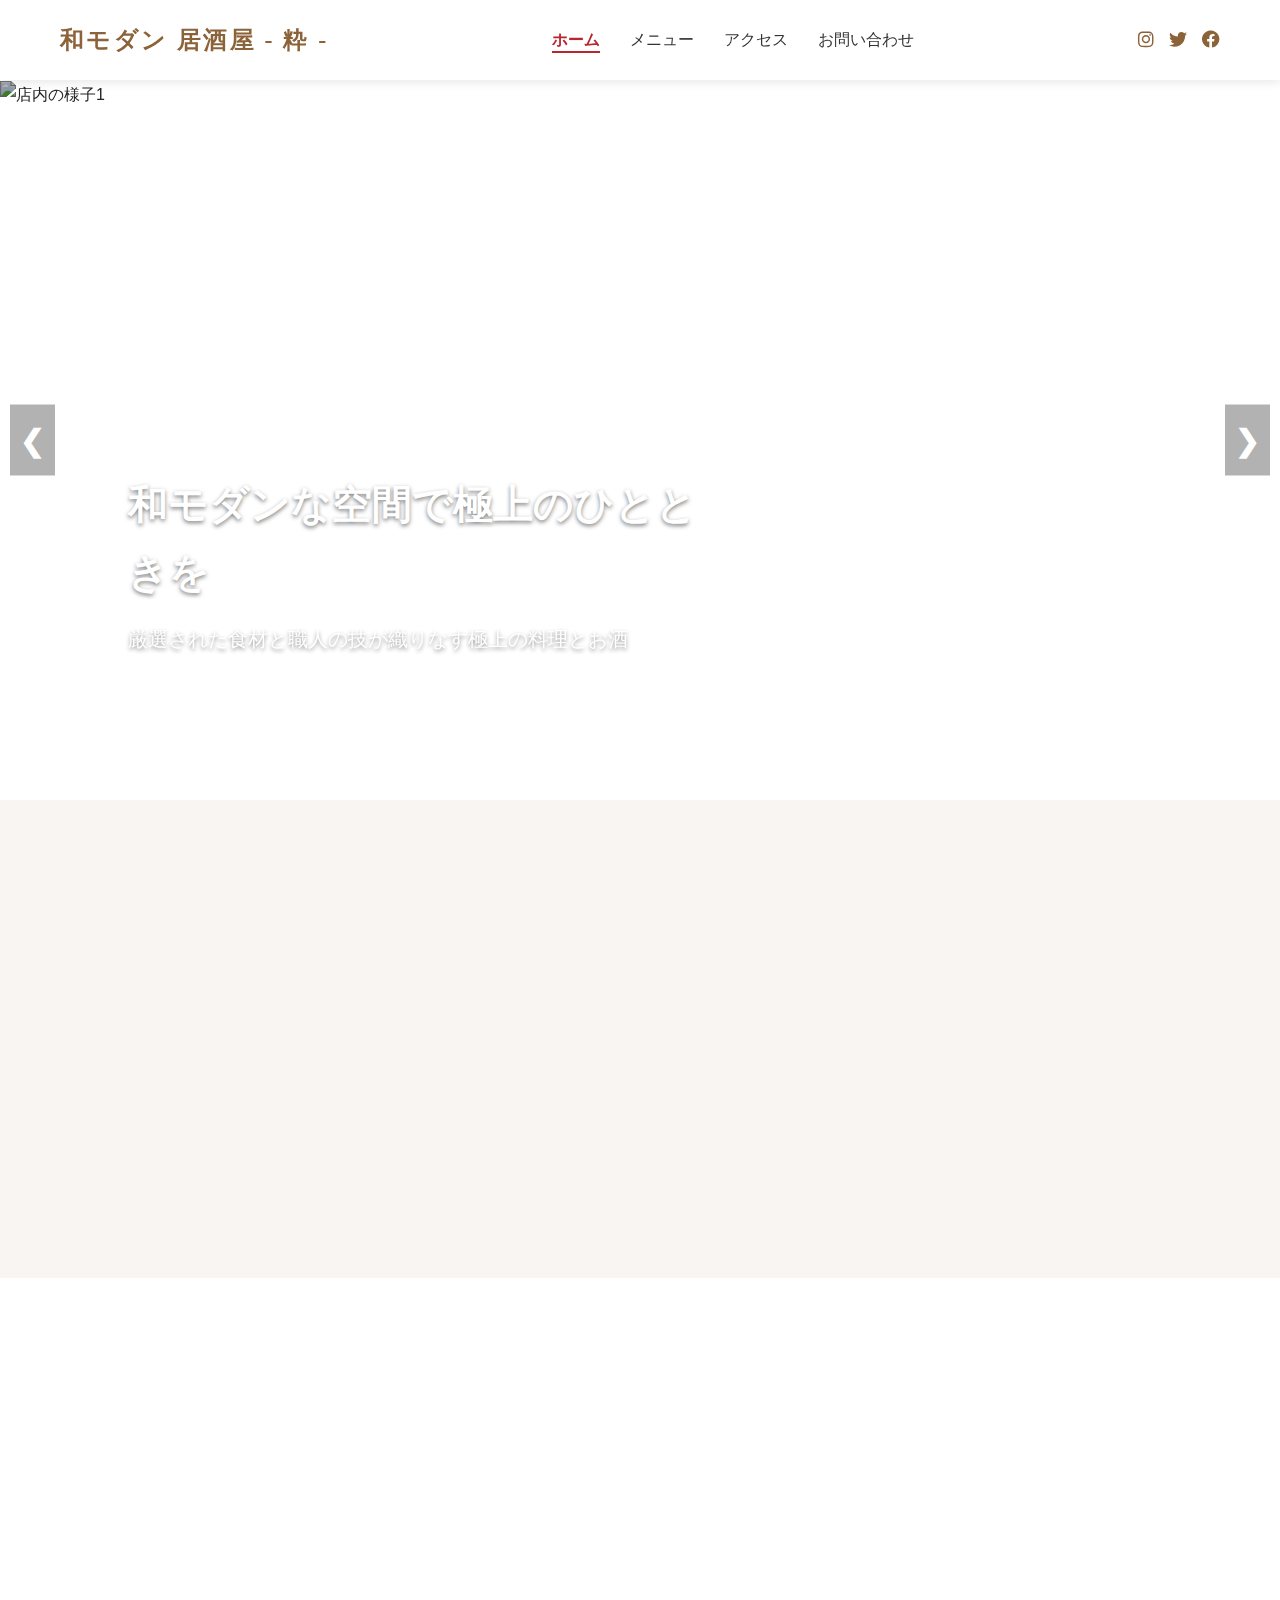
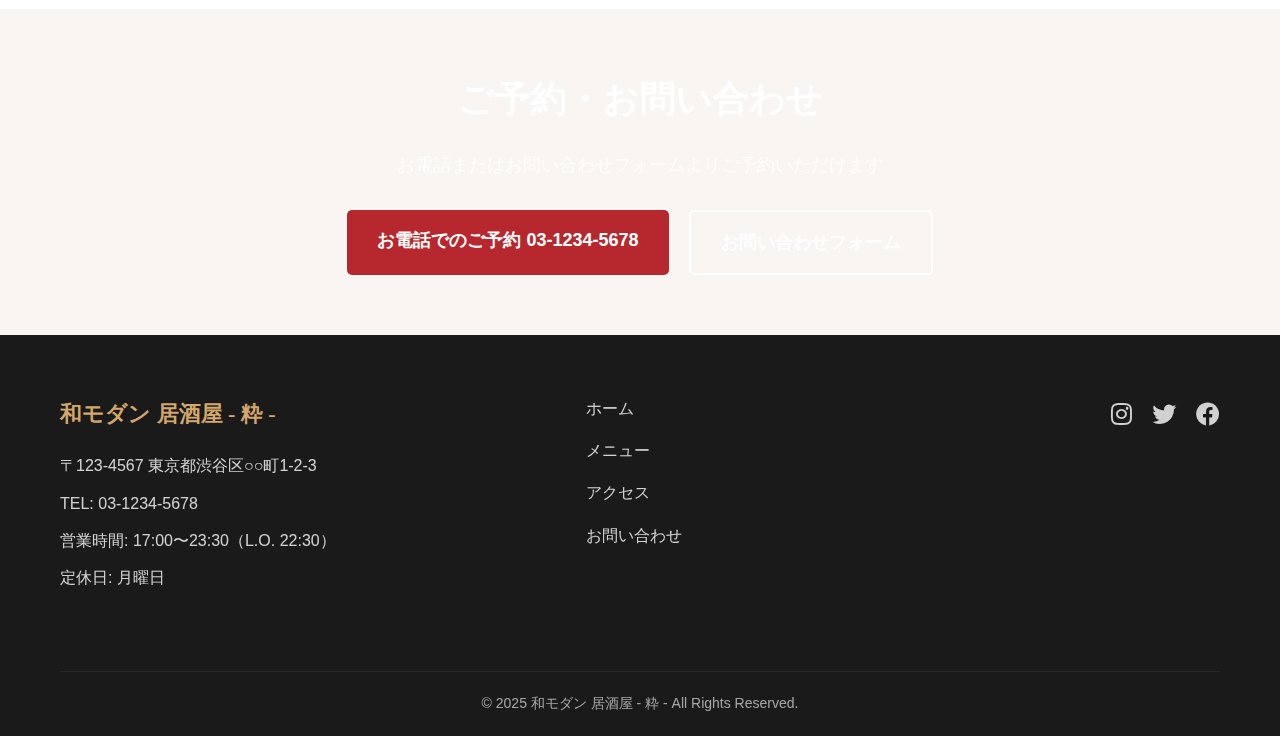
==== index.html @ 661d354f "初回コミット" ====
<!DOCTYPE html>
<html lang="ja">
<head>
    <meta charset="UTF-8">
    <meta name="viewport" content="width=device-width, initial-scale=1.0">
    <title>和モダン 居酒屋 - 粋 -</title>
    <meta name="description" content="カジュアルで大人っぽい、おしゃれな和モダン居酒屋「粋」。厳選された食材と職人の技が織りなす極上の料理とお酒をお楽しみください。">
    <link rel="stylesheet" href="css/style.css">
    <link rel="stylesheet" href="https://cdnjs.cloudflare.com/ajax/libs/font-awesome/6.0.0-beta3/css/all.min.css">
</head>
<body>
    <header class="header">
        <div class="header-inner">
            <div class="logo">
                <h1>和モダン 居酒屋 - 粋 -</h1>
            </div>
            <nav class="nav">
                <ul class="nav-list">
                    <li class="nav-item"><a href="index.html" class="nav-link active">ホーム</a></li>
                    <li class="nav-item"><a href="menu.html" class="nav-link">メニュー</a></li>
                    <li class="nav-item"><a href="access.html" class="nav-link">アクセス</a></li>
                    <li class="nav-item"><a href="contact.html" class="nav-link">お問い合わせ</a></li>
                </ul>
            </nav>
            <div class="social-links">
                <a href="#" class="social-link"><i class="fab fa-instagram"></i></a>
                <a href="#" class="social-link"><i class="fab fa-twitter"></i></a>
                <a href="#" class="social-link"><i class="fab fa-facebook"></i></a>
            </div>
            <div class="hamburger">
                <span></span>
                <span></span>
                <span></span>
            </div>
        </div>
    </header>

    <main>
        <section class="hero">
            <div class="slideshow-container">
                <div class="slide fade">
                    <img src="images/interior1.jpg" alt="店内の様子1">
                    <div class="slide-caption">
                        <h2>和モダンな空間で極上のひとときを</h2>
                        <p>厳選された食材と職人の技が織りなす極上の料理とお酒</p>
                    </div>
                </div>
                <div class="slide fade">
                    <img src="images/food1.jpg" alt="料理の写真1">
                    <div class="slide-caption">
                        <h2>季節の食材を活かした創作料理</h2>
                        <p>旬の味覚を存分にお楽しみいただけます</p>
                    </div>
                </div>
                <div class="slide fade">
                    <img src="images/drink1.jpg" alt="ドリンクの写真1">
                    <div class="slide-caption">
                        <h2>厳選された日本酒とクラフトカクテル</h2>
                        <p>料理に合わせた多彩なドリンクをご用意</p>
                    </div>
                </div>
                <div class="slide fade">
                    <img src="images/interior2.jpg" alt="店内の様子2">
                    <div class="slide-caption">
                        <h2>落ち着いた雰囲気の個室もご用意</h2>
                        <p>大切な方との特別なひとときに</p>
                    </div>
                </div>
                <a class="prev" onclick="plusSlides(-1)">&#10094;</a>
                <a class="next" onclick="plusSlides(1)">&#10095;</a>
            </div>
            <div class="dots-container">
                <span class="dot" onclick="currentSlide(1)"></span>
                <span class="dot" onclick="currentSlide(2)"></span>
                <span class="dot" onclick="currentSlide(3)"></span>
                <span class="dot" onclick="currentSlide(4)"></span>
            </div>
        </section>

        <section class="about">
            <div class="container">
                <h2 class="section-title">和モダン 居酒屋 - 粋 - について</h2>
                <div class="about-content">
                    <div class="about-text">
                        <p>「粋」は、伝統的な和の要素と現代的なデザインが融合した、大人のための居酒屋です。</p>
                        <p>厳選された旬の食材を使用した創作料理と、全国から集めた銘酒を取り揃え、特別なひとときをお過ごしいただけます。</p>
                        <p>落ち着いた照明と木の温もりを感じる空間で、大切な方との会話を楽しみながら、極上の料理とお酒をご堪能ください。</p>
                    </div>
                    <div class="about-image">
                        <img src="images/chef.jpg" alt="料理長">
                    </div>
                </div>
            </div>
        </section>

        <section class="gallery">
            <div class="container">
                <h2 class="section-title">ギャラリー</h2>
                <div class="gallery-grid">
                    <div class="gallery-item">
                        <img src="images/gallery1.jpg" alt="ギャラリー画像1" class="gallery-img">
                    </div>
                    <div class="gallery-item">
                        <img src="images/gallery2.jpg" alt="ギャラリー画像2" class="gallery-img">
                    </div>
                    <div class="gallery-item">
                        <img src="images/gallery3.jpg" alt="ギャラリー画像3" class="gallery-img">
                    </div>
                    <div class="gallery-item">
                        <img src="images/gallery4.jpg" alt="ギャラリー画像4" class="gallery-img">
                    </div>
                    <div class="gallery-item">
                        <img src="images/gallery5.jpg" alt="ギャラリー画像5" class="gallery-img">
                    </div>
                    <div class="gallery-item">
                        <img src="images/gallery6.jpg" alt="ギャラリー画像6" class="gallery-img">
                    </div>
                </div>
            </div>
        </section>

        <section class="cta">
            <div class="container">
                <h2 class="cta-title">ご予約・お問い合わせ</h2>
                <p class="cta-text">お電話またはお問い合わせフォームよりご予約いただけます</p>
                <div class="cta-buttons">
                    <a href="tel:0312345678" class="cta-button phone">お電話でのご予約 03-1234-5678</a>
                    <a href="contact.html" class="cta-button contact">お問い合わせフォーム</a>
                </div>
            </div>
        </section>
    </main>

    <footer class="footer">
        <div class="container">
            <div class="footer-content">
                <div class="footer-info">
                    <h3>和モダン 居酒屋 - 粋 -</h3>
                    <p>〒123-4567 東京都渋谷区○○町1-2-3</p>
                    <p>TEL: 03-1234-5678</p>
                    <p>営業時間: 17:00〜23:30（L.O. 22:30）</p>
                    <p>定休日: 月曜日</p>
                </div>
                <div class="footer-nav">
                    <ul class="footer-nav-list">
                        <li class="footer-nav-item"><a href="index.html" class="footer-nav-link">ホーム</a></li>
                        <li class="footer-nav-item"><a href="menu.html" class="footer-nav-link">メニュー</a></li>
                        <li class="footer-nav-item"><a href="access.html" class="footer-nav-link">アクセス</a></li>
                        <li class="footer-nav-item"><a href="contact.html" class="footer-nav-link">お問い合わせ</a></li>
                    </ul>
                </div>
                <div class="footer-social">
                    <a href="#" class="footer-social-link"><i class="fab fa-instagram"></i></a>
                    <a href="#" class="footer-social-link"><i class="fab fa-twitter"></i></a>
                    <a href="#" class="footer-social-link"><i class="fab fa-facebook"></i></a>
                </div>
            </div>
            <div class="copyright">
                <p>&copy; 2025 和モダン 居酒屋 - 粋 - All Rights Reserved.</p>
            </div>
        </div>
    </footer>

    <script src="js/script.js"></script>
</body>
</html>
---- css/style.css ----
/* 
 * 和モダン 居酒屋 - 粋 - スタイルシート
 * 
 * 目次:
 * 1. 基本設定
 * 2. ヘッダー
 * 3. ナビゲーション
 * 4. メインコンテンツ
 * 5. フッター
 * 6. ホームページ
 * 7. メニューページ
 * 8. アクセスページ
 * 9. お問い合わせページ
 * 10. ユーティリティクラス
 * 11. レスポンシブデザイン
 */

/* ===== 1. 基本設定 ===== */
:root {
    --primary-color: #8c6239;
    --secondary-color: #d4a76a;
    --accent-color: #b7282e;
    --text-color: #333;
    --text-light: #777;
    --bg-color: #fff;
    --bg-dark: #1a1a1a;
    --bg-light: #f8f5f2;
    --border-color: #e0e0e0;
    --shadow: 0 2px 10px rgba(0, 0, 0, 0.1);
    --transition: all 0.3s ease;
    --container-width: 1200px;
    --header-height: 80px;
}

* {
    margin: 0;
    padding: 0;
    box-sizing: border-box;
}

html {
    font-size: 62.5%; /* 10px = 1rem */
    scroll-behavior: smooth;
}

body {
    font-family: 'Noto Sans JP', 'Hiragino Kaku Gothic ProN', 'Meiryo', sans-serif;
    font-size: 1.6rem;
    line-height: 1.7;
    color: var(--text-color);
    background-color: var(--bg-color);
}

a {
    text-decoration: none;
    color: inherit;
    transition: var(--transition);
}

ul, ol {
    list-style: none;
}

img {
    max-width: 100%;
    height: auto;
    vertical-align: middle;
}

.container {
    max-width: var(--container-width);
    margin: 0 auto;
    padding: 0 2rem;
}

/* ===== 2. ヘッダー ===== */
.header {
    position: fixed;
    top: 0;
    left: 0;
    width: 100%;
    height: var(--header-height);
    background-color: rgba(255, 255, 255, 0.95);
    box-shadow: var(--shadow);
    z-index: 1000;
    transition: var(--transition);
}

.header-inner {
    display: flex;
    justify-content: space-between;
    align-items: center;
    height: 100%;
    padding: 0 2rem;
    max-width: var(--container-width);
    margin: 0 auto;
}

.logo {
    font-family: 'Noto Serif JP', serif;
}

.logo h1 {
    font-size: 2.4rem;
    font-weight: 700;
    color: var(--primary-color);
    letter-spacing: 0.1em;
}

.social-links {
    display: flex;
    gap: 1.5rem;
}

.social-link {
    font-size: 1.8rem;
    color: var(--primary-color);
}

.social-link:hover {
    color: var(--accent-color);
}

.hamburger {
    display: none;
    flex-direction: column;
    justify-content: space-between;
    width: 30px;
    height: 20px;
    cursor: pointer;
}

.hamburger span {
    display: block;
    height: 2px;
    width: 100%;
    background-color: var(--primary-color);
    transition: var(--transition);
}

/* ===== 3. ナビゲーション ===== */
.nav-list {
    display: flex;
    gap: 3rem;
}

.nav-link {
    position: relative;
    font-size: 1.6rem;
    font-weight: 500;
    padding: 0.5rem 0;
    color: var(--text-color);
}

.nav-link::after {
    content: '';
    position: absolute;
    bottom: 0;
    left: 0;
    width: 0;
    height: 2px;
    background-color: var(--accent-color);
    transition: var(--transition);
}

.nav-link:hover::after,
.nav-link.active::after {
    width: 100%;
}

.nav-link.active {
    color: var(--accent-color);
    font-weight: 700;
}

/* ===== 4. メインコンテンツ ===== */
main {
    padding-top: var(--header-height);
    min-height: calc(100vh - 300px);
}

.section-title {
    font-family: 'Noto Serif JP', serif;
    font-size: 3.2rem;
    font-weight: 700;
    color: var(--primary-color);
    text-align: center;
    margin-bottom: 4rem;
    position: relative;
}

.section-title::after {
    content: '';
    position: absolute;
    bottom: -1rem;
    left: 50%;
    transform: translateX(-50%);
    width: 60px;
    height: 3px;
    background-color: var(--accent-color);
}

section {
    padding: 8rem 0;
}

section:nth-child(even) {
    background-color: var(--bg-light);
}

.page-header {
    background-color: var(--bg-dark);
    color: var(--bg-color);
    padding: 6rem 0;
    text-align: center;
}

.page-title {
    font-family: 'Noto Serif JP', serif;
    font-size: 4rem;
    font-weight: 700;
    margin-bottom: 1.5rem;
}

.page-description {
    font-size: 1.8rem;
    max-width: 800px;
    margin: 0 auto;
    opacity: 0.9;
}

/* ===== 5. フッター ===== */
.footer {
    background-color: var(--bg-dark);
    color: var(--bg-color);
    padding: 6rem 0 2rem;
}

.footer-content {
    display: flex;
    flex-wrap: wrap;
    justify-content: space-between;
    margin-bottom: 4rem;
}

.footer-info {
    flex: 1;
    min-width: 300px;
    margin-bottom: 3rem;
}

.footer-info h3 {
    font-family: 'Noto Serif JP', serif;
    font-size: 2.2rem;
    font-weight: 700;
    margin-bottom: 2rem;
    color: var(--secondary-color);
}

.footer-info p {
    margin-bottom: 1rem;
    opacity: 0.8;
}

.footer-nav {
    flex: 1;
    min-width: 200px;
    margin-bottom: 3rem;
}

.footer-nav-list {
    display: flex;
    flex-direction: column;
    gap: 1.5rem;
}

.footer-nav-link {
    opacity: 0.8;
    transition: var(--transition);
}

.footer-nav-link:hover {
    opacity: 1;
    color: var(--secondary-color);
}

.footer-social {
    display: flex;
    gap: 2rem;
    margin-bottom: 3rem;
}

.footer-social-link {
    font-size: 2.4rem;
    color: var(--bg-color);
    opacity: 0.8;
    transition: var(--transition);
}

.footer-social-link:hover {
    opacity: 1;
    color: var(--secondary-color);
}

.copyright {
    text-align: center;
    padding-top: 2rem;
    border-top: 1px solid rgba(255, 255, 255, 0.1);
    font-size: 1.4rem;
    opacity: 0.6;
}

/* ===== 6. ホームページ ===== */
/* ヒーローセクション */
.hero {
    position: relative;
    height: 80vh;
    min-height: 600px;
    overflow: hidden;
    padding: 0;
}

.slideshow-container {
    position: relative;
    height: 100%;
}

.slide {
    position: absolute;
    top: 0;
    left: 0;
    width: 100%;
    height: 100%;
    opacity: 0;
    transition: opacity 1s ease-in-out;
}

.slide.active {
    opacity: 1;
}

.slide img {
    width: 100%;
    height: 100%;
    object-fit: cover;
    filter: brightness(0.7);
}

.slide-caption {
    position: absolute;
    bottom: 20%;
    left: 10%;
    max-width: 600px;
    color: var(--bg-color);
    text-shadow: 0 2px 4px rgba(0, 0, 0, 0.5);
}

.slide-caption h2 {
    font-family: 'Noto Serif JP', serif;
    font-size: 4rem;
    font-weight: 700;
    margin-bottom: 1.5rem;
}

.slide-caption p {
    font-size: 2rem;
    opacity: 0.9;
}

.prev, .next {
    position: absolute;
    top: 50%;
    transform: translateY(-50%);
    font-size: 3rem;
    font-weight: bold;
    color: var(--bg-color);
    background-color: rgba(0, 0, 0, 0.3);
    padding: 1rem;
    cursor: pointer;
    z-index: 10;
    transition: var(--transition);
}

.prev {
    left: 1rem;
}

.next {
    right: 1rem;
}

.prev:hover, .next:hover {
    background-color: rgba(0, 0, 0, 0.6);
}

.dots-container {
    position: absolute;
    bottom: 2rem;
    left: 50%;
    transform: translateX(-50%);
    display: flex;
    gap: 1rem;
}

.dot {
    width: 12px;
    height: 12px;
    border-radius: 50%;
    background-color: rgba(255, 255, 255, 0.5);
    cursor: pointer;
    transition: var(--transition);
}

.dot.active, .dot:hover {
    background-color: var(--bg-color);
}

/* アバウトセクション */
.about-content {
    display: flex;
    flex-wrap: wrap;
    align-items: center;
    gap: 4rem;
}

.about-text {
    flex: 1;
    min-width: 300px;
}

.about-text p {
    margin-bottom: 2rem;
}

.about-image {
    flex: 1;
    min-width: 300px;
}

.about-image img {
    border-radius: 5px;
    box-shadow: var(--shadow);
}

/* ギャラリーセクション */
.gallery-grid {
    display: grid;
    grid-template-columns: repeat(auto-fill, minmax(250px, 1fr));
    gap: 2rem;
}

.gallery-item {
    overflow: hidden;
    border-radius: 5px;
    box-shadow: var(--shadow);
    transition: var(--transition);
}

.gallery-item:hover {
    transform: translateY(-5px);
    box-shadow: 0 5px 15px rgba(0, 0, 0, 0.2);
}

.gallery-img {
    width: 100%;
    height: 250px;
    object-fit: cover;
    transition: var(--transition);
}

.gallery-item:hover .gallery-img {
    transform: scale(1.05);
}

/* CTAセクション */
.cta {
    background-color: var(--primary-color);
    color: var(--bg-color);
    text-align: center;
    padding: 6rem 0;
}

.cta-title {
    font-family: 'Noto Serif JP', serif;
    font-size: 3.6rem;
    font-weight: 700;
    margin-bottom: 2rem;
}

.cta-text {
    font-size: 1.8rem;
    margin-bottom: 3rem;
    opacity: 0.9;
}

.cta-buttons {
    display: flex;
    flex-wrap: wrap;
    justify-content: center;
    gap: 2rem;
}

.cta-button {
    display: inline-block;
    padding: 1.5rem 3rem;
    border-radius: 5px;
    font-size: 1.8rem;
    font-weight: 700;
    transition: var(--transition);
}

.cta-button.phone {
    background-color: var(--accent-color);
    color: var(--bg-color);
}

.cta-button.contact {
    background-color: transparent;
    border: 2px solid var(--bg-color);
    color: var(--bg-color);
}

.cta-button.phone:hover {
    background-color: #a12329;
}

.cta-button.contact:hover {
    background-color: var(--bg-color);
    color: var(--primary-color);
}

/* ===== 7. メニューページ ===== */
.menu-category {
    display: grid;
    grid-template-columns: repeat(auto-fill, minmax(300px, 1fr));
    gap: 3rem;
    margin-bottom: 5rem;
}

.menu-item {
    background-color: var(--bg-color);
    border-radius: 5px;
    overflow: hidden;
    box-shadow: var(--shadow);
    transition: var(--transition);
}

.menu-item:hover {
    transform: translateY(-5px);
    box-shadow: 0 5px 15px rgba(0, 0, 0, 0.2);
}

.menu-item-image {
    height: 200px;
    overflow: hidden;
}

.menu-item-image img {
    width: 100%;
    height: 100%;
    object-fit: cover;
    transition: var(--transition);
}

.menu-item:hover .menu-item-image img {
    transform: scale(1.05);
}

.menu-item-info {
    padding: 2rem;
}

.menu-item-title {
    font-family: 'Noto Serif JP', serif;
    font-size: 2rem;
    font-weight: 700;
    margin-bottom: 1rem;
    color: var(--primary-color);
}

.menu-item-price {
    font-size: 1.8rem;
    font-weight: 700;
    color: var(--accent-color);
    margin-bottom: 1.5rem;
}

.menu-item-description {
    font-size: 1.5rem;
    color: var(--text-light);
}

/* ===== 8. アクセスページ ===== */
.access-content {
    display: flex;
    flex-wrap: wrap;
    gap: 4rem;
    margin-bottom: 5rem;
}

.access-details {
    flex: 1;
    min-width: 300px;
}

.access-image {
    flex: 1;
    min-width: 300px;
}

.access-image img {
    border-radius: 5px;
    box-shadow: var(--shadow);
}

.info-item {
    margin-bottom: 3rem;
}

.info-item h3 {
    font-size: 2rem;
    font-weight: 700;
    color: var(--primary-color);
    margin-bottom: 1.5rem;
    display: flex;
    align-items: center;
    gap: 1rem;
}

.info-item p, .info-item ul {
    margin-bottom: 1rem;
}

.info-item .note {
    font-size: 1.4rem;
    color: var(--text-light);
    font-style: italic;
}

.map-container {
    border-radius: 5px;
    overflow: hidden;
    box-shadow: var(--shadow);
}

.directions-content {
    display: flex;
    flex-wrap: wrap;
    gap: 3rem;
    margin-bottom: 3rem;
}

.direction-item {
    flex: 1;
    min-width: 300px;
}

.direction-item h3 {
    font-size: 2rem;
    font-weight: 700;
    color: var(--primary-color);
    margin-bottom: 1.5rem;
}

.direction-item ol {
    list-style: decimal;
    padding-left: 2rem;
}

.directions-images {
    display: flex;
    flex-wrap: wrap;
    gap: 2rem;
}

.direction-image {
    flex: 1;
    min-width: 250px;
    text-align: center;
}

.direction-image img {
    border-radius: 5px;
    box-shadow: var(--shadow);
    margin-bottom: 1rem;
}

/* ===== 9. お問い合わせページ ===== */
.contact-content {
    display: flex;
    flex-wrap: wrap;
    gap: 4rem;
}

.contact-info {
    flex: 1;
    min-width: 300px;
}

.contact-form-container {
    flex: 1;
    min-width: 300px;
}

.contact-form {
    background-color: var(--bg-color);
    padding: 3rem;
    border-radius: 5px;
    box-shadow: var(--shadow);
}

.form-group {
    margin-bottom: 2rem;
}

.form-group label {
    display: block;
    font-weight: 700;
    margin-bottom: 0.8rem;
}

.form-group input,
.form-group select,
.form-group textarea {
    width: 100%;
    padding: 1.2rem;
    border: 1px solid var(--border-color);
    border-radius: 5px;
    font-size: 1.6rem;
    transition: var(--transition);
}

.form-group input:focus,
.form-group select:focus,
.form-group textarea:focus {
    outline: none;
    border-color: var(--primary-color);
    box-shadow: 0 0 0 2px rgba(140, 98, 57, 0.2);
}

.required {
    color: var(--accent-color);
}

.checkbox-container {
    display: flex;
    align-items: center;
    gap: 1rem;
    cursor: pointer;
}

.checkbox-container input {
    width: auto;
}

.submit-button {
    display: inline-block;
    padding: 1.5rem 3rem;
    background-color: var(--primary-color);
    color: var(--bg-color);
    border: none;
    border-radius: 5px;
    font-size: 1.8rem;
    font-weight: 700;
    cursor: pointer;
    transition: var(--transition);
}

.submit-button:hover {
    background-color: #7a5431;
}

.phone-number {
    font-size: 2.4rem;
    font-weight: 700;
    color: var(--accent-color);
    margin-bottom: 1rem;
}

.privacy-content {
    max-width: 800px;
    margin: 0 auto;
}

.privacy-content p {
    margin-bottom: 2rem;
}

.privacy-content ul {
    list-style: disc;
    padding-left: 2rem;
    margin-bottom: 2rem;
}

/* ===== 10. ユーティリティクラス ===== */
.fade {
    animation-name: fade;
    animation-duration: 1.5s;
}

@keyframes fade {
    from {opacity: 0.4}
    to {opacity: 1}
}

/* ===== 11. レスポンシブデザイン ===== */
@media (max-width: 1024px) {
    html {
        font-size: 60%;
    }
    
    .slide-caption h2 {
        font-size: 3.6rem;
    }
    
    .slide-caption p {
        font-size: 1.8rem;
    }
}

@media (max-width: 768px) {
    html {
        font-size: 58%;
    }
    
    .header-inner {
        padding: 0 1.5rem;
    }
    
    .nav {
        position: fixed;
        top: var(--header-height);
        left: 0;
        width: 100%;
        height: 0;
        background-color: var(--bg-color);
        overflow: hidden;
        transition: height 0.3s ease;
        box-shadow: 0 5px 10px rgba(0, 0, 0, 0.1);
    }
    
    .nav.active {
        height: auto;
    }
    
    .nav-list {
        flex-direction: column;
        padding: 2rem;
        gap: 2rem;
    }
    
    .hamburger {
        display: flex;
    }
    
    .social-links {
        display: none;
    }
    
    .hero {
        height: 60vh;
    }
    
    .slide-caption {
        left: 5%;
        bottom: 15%;
        max-width: 90%;
    }
    
    .slide-caption h2 {
        font-size: 3.2rem;
    }
    
    .about-content, 
    .access-content, 
    .contact-content {
        flex-direction: column;
    }
    
    .cta-buttons {
        flex-direction: column;
    }
    
    .cta-button {
        width: 100%;
    }
}

@media (max-width: 480px) {
    html {
        font-size: 55%;
    }
    
    .logo h1 {
        font-size: 2rem;
    }
    
    .section-title {
        font-size: 2.8rem;
    }
    
    .page-title {
        font-size: 3.2rem;
    }
    
    .slide-caption h2 {
        font-size: 2.8rem;
    }
    
    .slide-caption p {
        font-size: 1.6rem;
    }
    
    .prev, .next {
        font-size: 2.4rem;
        padding: 0.8rem;
    }
    
    .gallery-grid {
        grid-template-columns: 1fr;
    }
    
    .menu-category {
        grid-template-columns: 1fr;
    }
    
    .contact-form {
        padding: 2rem;
    }
}
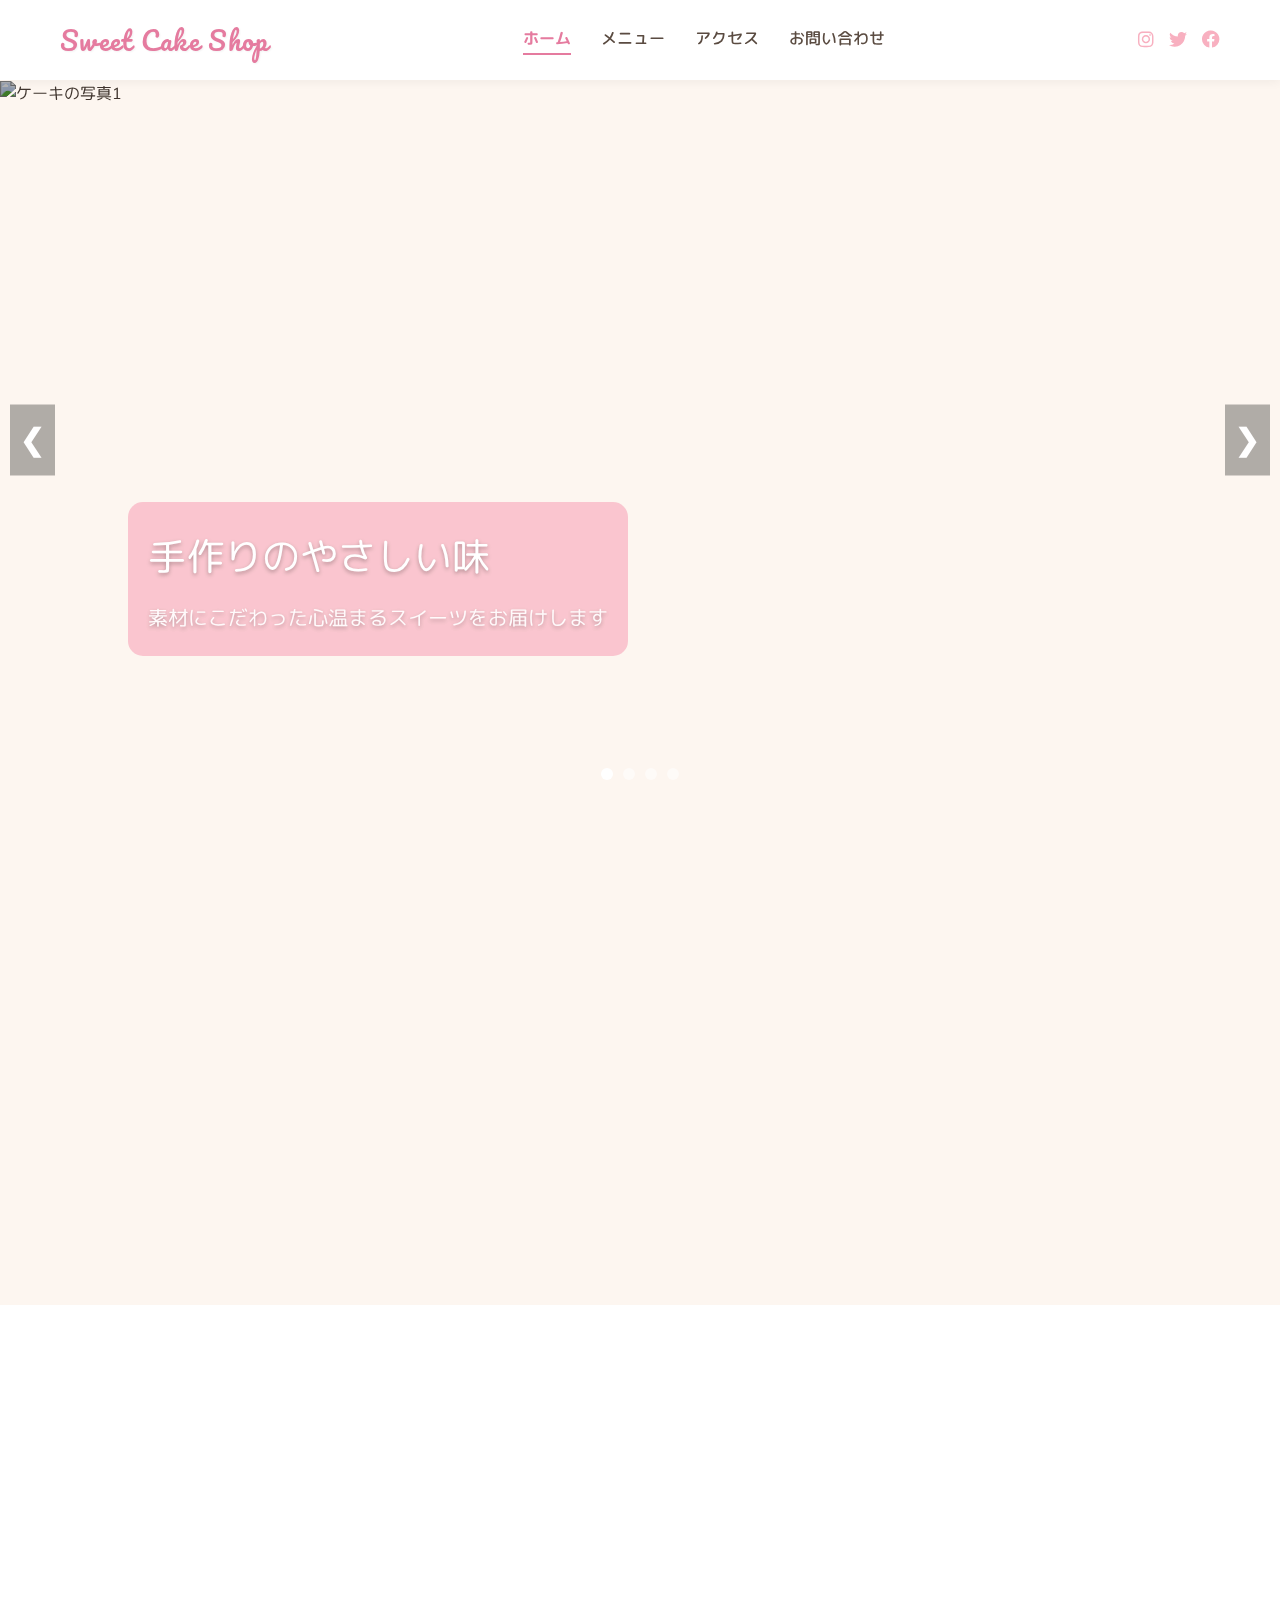
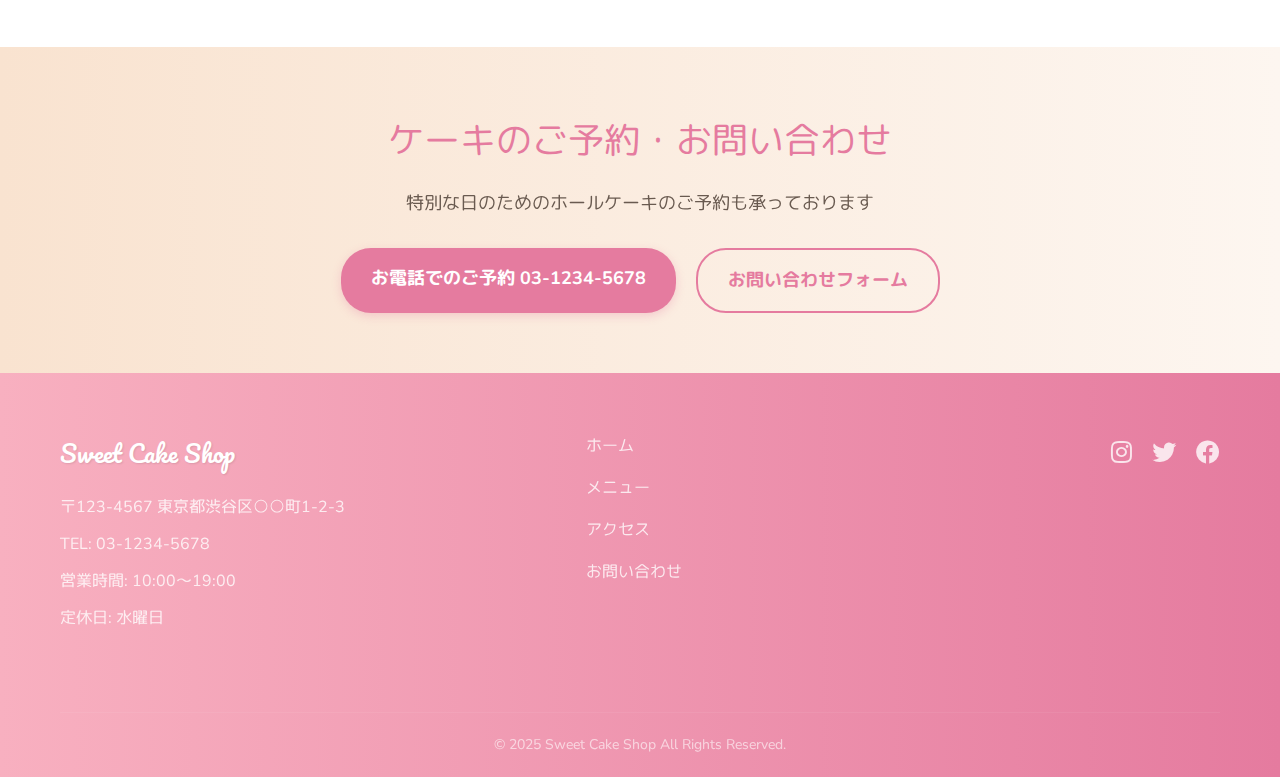
==== commit a31497b4: "ケーキ屋さん初回コミット" ====
--- a/index.html
+++ b/index.html
@@ -3,16 +3,17 @@
 <head>
     <meta charset="UTF-8">
     <meta name="viewport" content="width=device-width, initial-scale=1.0">
-    <title>和モダン 居酒屋 - 粋 -</title>
-    <meta name="description" content="カジュアルで大人っぽい、おしゃれな和モダン居酒屋「粋」。厳選された食材と職人の技が織りなす極上の料理とお酒をお楽しみください。">
+    <title>Sweet Cake Shop - スイートケーキショップ</title>
+    <meta name="description" content="手作りのやさしい味と素材にこだわったケーキが自慢のスイートケーキショップ。かわいらしくて温かみのある雰囲気の中で、特別なひとときをお過ごしください。">
     <link rel="stylesheet" href="css/style.css">
     <link rel="stylesheet" href="https://cdnjs.cloudflare.com/ajax/libs/font-awesome/6.0.0-beta3/css/all.min.css">
+    <link href="https://fonts.googleapis.com/css2?family=M+PLUS+Rounded+1c:wght@300;400;500;700&family=Nunito:wght@300;400;600;700&family=Pacifico&display=swap" rel="stylesheet">
 </head>
 <body>
     <header class="header">
         <div class="header-inner">
             <div class="logo">
-                <h1>和モダン 居酒屋 - 粋 -</h1>
+                <h1>Sweet Cake Shop</h1>
             </div>
             <nav class="nav">
                 <ul class="nav-list">
@@ -39,31 +40,31 @@
         <section class="hero">
             <div class="slideshow-container">
                 <div class="slide fade">
-                    <img src="images/interior1.jpg" alt="店内の様子1">
+                    <img src="images/cake1.jpg" alt="ケーキの写真1">
                     <div class="slide-caption">
-                        <h2>和モダンな空間で極上のひとときを</h2>
-                        <p>厳選された食材と職人の技が織りなす極上の料理とお酒</p>
+                        <h2>手作りのやさしい味</h2>
+                        <p>素材にこだわった心温まるスイーツをお届けします</p>
                     </div>
                 </div>
                 <div class="slide fade">
-                    <img src="images/food1.jpg" alt="料理の写真1">
+                    <img src="images/cake2.jpg" alt="ケーキの写真2">
                     <div class="slide-caption">
-                        <h2>季節の食材を活かした創作料理</h2>
-                        <p>旬の味覚を存分にお楽しみいただけます</p>
+                        <h2>季節のフルーツを使ったケーキ</h2>
+                        <p>旬の味わいを存分にお楽しみいただけます</p>
                     </div>
                 </div>
                 <div class="slide fade">
-                    <img src="images/drink1.jpg" alt="ドリンクの写真1">
+                    <img src="images/interior1.jpg" alt="店内の様子1">
                     <div class="slide-caption">
-                        <h2>厳選された日本酒とクラフトカクテル</h2>
-                        <p>料理に合わせた多彩なドリンクをご用意</p>
+                        <h2>あたたかな雰囲気の店内</h2>
+                        <p>くつろぎのひとときをお過ごしください</p>
                     </div>
                 </div>
                 <div class="slide fade">
-                    <img src="images/interior2.jpg" alt="店内の様子2">
+                    <img src="images/cake3.jpg" alt="ケーキの写真3">
                     <div class="slide-caption">
-                        <h2>落ち着いた雰囲気の個室もご用意</h2>
-                        <p>大切な方との特別なひとときに</p>
+                        <h2>特別な日のためのホールケーキ</h2>
+                        <p>大切な方との記念日に</p>
                     </div>
                 </div>
                 <a class="prev" onclick="plusSlides(-1)">&#10094;</a>
@@ -79,15 +80,15 @@
 
         <section class="about">
             <div class="container">
-                <h2 class="section-title">和モダン 居酒屋 - 粋 - について</h2>
+                <h2 class="section-title">Sweet Cake Shop について</h2>
                 <div class="about-content">
                     <div class="about-text">
-                        <p>「粋」は、伝統的な和の要素と現代的なデザインが融合した、大人のための居酒屋です。</p>
-                        <p>厳選された旬の食材を使用した創作料理と、全国から集めた銘酒を取り揃え、特別なひとときをお過ごしいただけます。</p>
-                        <p>落ち着いた照明と木の温もりを感じる空間で、大切な方との会話を楽しみながら、極上の料理とお酒をご堪能ください。</p>
+                        <p>Sweet Cake Shopは、素材の味を大切にした手作りケーキのお店です。</p>
+                        <p>厳選した季節のフルーツと有機素材を使用し、一つひとつ心を込めて作り上げています。添加物をできるだけ使わず、自然な甘さと風味を大切にしています。</p>
+                        <p>ふんわりとした明るい店内で、お好みのケーキとドリンクを楽しみながら、特別なひとときをお過ごしください。テイクアウトはもちろん、ご予約でのホールケーキのご用意も承っております。</p>
                     </div>
                     <div class="about-image">
-                        <img src="images/chef.jpg" alt="料理長">
+                        <img src="images/baker.jpg" alt="パティシエ">
                     </div>
                 </div>
             </div>
@@ -95,25 +96,25 @@
 
         <section class="gallery">
             <div class="container">
-                <h2 class="section-title">ギャラリー</h2>
+                <h2 class="section-title">スイーツギャラリー</h2>
                 <div class="gallery-grid">
                     <div class="gallery-item">
-                        <img src="images/gallery1.jpg" alt="ギャラリー画像1" class="gallery-img">
+                        <img src="images/sweet1.jpg" alt="ショートケーキ" class="gallery-img">
                     </div>
                     <div class="gallery-item">
-                        <img src="images/gallery2.jpg" alt="ギャラリー画像2" class="gallery-img">
+                        <img src="images/sweet2.jpg" alt="チョコレートケーキ" class="gallery-img">
                     </div>
                     <div class="gallery-item">
-                        <img src="images/gallery3.jpg" alt="ギャラリー画像3" class="gallery-img">
+                        <img src="images/sweet3.jpg" alt="マカロン" class="gallery-img">
                     </div>
                     <div class="gallery-item">
-                        <img src="images/gallery4.jpg" alt="ギャラリー画像4" class="gallery-img">
+                        <img src="images/sweet4.jpg" alt="チーズケーキ" class="gallery-img">
                     </div>
                     <div class="gallery-item">
-                        <img src="images/gallery5.jpg" alt="ギャラリー画像5" class="gallery-img">
+                        <img src="images/sweet5.jpg" alt="カップケーキ" class="gallery-img">
                     </div>
                     <div class="gallery-item">
-                        <img src="images/gallery6.jpg" alt="ギャラリー画像6" class="gallery-img">
+                        <img src="images/sweet6.jpg" alt="タルト" class="gallery-img">
                     </div>
                 </div>
             </div>
@@ -121,8 +122,8 @@
 
         <section class="cta">
             <div class="container">
-                <h2 class="cta-title">ご予約・お問い合わせ</h2>
-                <p class="cta-text">お電話またはお問い合わせフォームよりご予約いただけます</p>
+                <h2 class="cta-title">ケーキのご予約・お問い合わせ</h2>
+                <p class="cta-text">特別な日のためのホールケーキのご予約も承っております</p>
                 <div class="cta-buttons">
                     <a href="tel:0312345678" class="cta-button phone">お電話でのご予約 03-1234-5678</a>
                     <a href="contact.html" class="cta-button contact">お問い合わせフォーム</a>
@@ -135,11 +136,11 @@
         <div class="container">
             <div class="footer-content">
                 <div class="footer-info">
-                    <h3>和モダン 居酒屋 - 粋 -</h3>
+                    <h3>Sweet Cake Shop</h3>
                     <p>〒123-4567 東京都渋谷区○○町1-2-3</p>
                     <p>TEL: 03-1234-5678</p>
-                    <p>営業時間: 17:00〜23:30（L.O. 22:30）</p>
-                    <p>定休日: 月曜日</p>
+                    <p>営業時間: 10:00〜19:00</p>
+                    <p>定休日: 水曜日</p>
                 </div>
                 <div class="footer-nav">
                     <ul class="footer-nav-list">
@@ -156,7 +157,7 @@
                 </div>
             </div>
             <div class="copyright">
-                <p>&copy; 2025 和モダン 居酒屋 - 粋 - All Rights Reserved.</p>
+                <p>&copy; 2025 Sweet Cake Shop All Rights Reserved.</p>
             </div>
         </div>
     </footer>
--- a/css/style.css
+++ b/css/style.css
@@ -1,6 +1,6 @@
-/* 
- * 和モダン 居酒屋 - 粋 - スタイルシート
- * 
+/*
+ * Sweet Cake Shop - スイートケーキショップ スタイルシート
+ *
  * 目次:
  * 1. 基本設定
  * 2. ヘッダー
@@ -17,16 +17,16 @@
 
 /* ===== 1. 基本設定 ===== */
 :root {
-    --primary-color: #8c6239;
-    --secondary-color: #d4a76a;
-    --accent-color: #b7282e;
-    --text-color: #333;
-    --text-light: #777;
+    --primary-color: #f8b0c0; /* やさしいピンク */
+    --secondary-color: #f9e3d0; /* クリーム色 */
+    --accent-color: #e57b9f; /* 濃いめのピンク */
+    --text-color: #5a4b41; /* ナチュラルな茶色 */
+    --text-light: #8c7b75; /* 薄めの茶色 */
     --bg-color: #fff;
-    --bg-dark: #1a1a1a;
-    --bg-light: #f8f5f2;
-    --border-color: #e0e0e0;
-    --shadow: 0 2px 10px rgba(0, 0, 0, 0.1);
+    --bg-dark: #5a4b41; /* ナチュラルな茶色 */
+    --bg-light: #fdf6f0; /* 薄いクリーム色 */
+    --border-color: #f0e0d6; /* 薄い茶色 */
+    --shadow: 0 2px 10px rgba(0, 0, 0, 0.05);
     --transition: all 0.3s ease;
     --container-width: 1200px;
     --header-height: 80px;
@@ -44,7 +44,7 @@
 }
 
 body {
-    font-family: 'Noto Sans JP', 'Hiragino Kaku Gothic ProN', 'Meiryo', sans-serif;
+    font-family: 'Nunito', 'M PLUS Rounded 1c', 'Hiragino Maru Gothic ProN', 'Meiryo', sans-serif;
     font-size: 1.6rem;
     line-height: 1.7;
     color: var(--text-color);
@@ -97,14 +97,15 @@
 }
 
 .logo {
-    font-family: 'Noto Serif JP', serif;
+    font-family: 'Pacifico', 'M PLUS Rounded 1c', cursive;
 }
 
 .logo h1 {
-    font-size: 2.4rem;
-    font-weight: 700;
-    color: var(--primary-color);
-    letter-spacing: 0.1em;
+    font-size: 2.6rem;
+    font-weight: 400;
+    color: var(--accent-color);
+    letter-spacing: 0.05em;
+    text-shadow: 1px 1px 2px rgba(0, 0, 0, 0.05);
 }
 
 .social-links {
@@ -180,10 +181,10 @@
 }
 
 .section-title {
-    font-family: 'Noto Serif JP', serif;
+    font-family: 'Pacifico', 'M PLUS Rounded 1c', cursive;
     font-size: 3.2rem;
-    font-weight: 700;
-    color: var(--primary-color);
+    font-weight: 400;
+    color: var(--accent-color);
     text-align: center;
     margin-bottom: 4rem;
     position: relative;
@@ -195,9 +196,9 @@
     bottom: -1rem;
     left: 50%;
     transform: translateX(-50%);
-    width: 60px;
-    height: 3px;
-    background-color: var(--accent-color);
+    width: 80px;
+    height: 2px;
+    background-color: var(--secondary-color);
 }
 
 section {
@@ -209,17 +210,19 @@
 }
 
 .page-header {
-    background-color: var(--bg-dark);
+    background-color: var(--primary-color);
     color: var(--bg-color);
     padding: 6rem 0;
     text-align: center;
+    background-image: linear-gradient(to right, var(--primary-color), var(--accent-color));
 }
 
 .page-title {
-    font-family: 'Noto Serif JP', serif;
+    font-family: 'Pacifico', 'M PLUS Rounded 1c', cursive;
     font-size: 4rem;
-    font-weight: 700;
+    font-weight: 400;
     margin-bottom: 1.5rem;
+    text-shadow: 1px 1px 3px rgba(0, 0, 0, 0.1);
 }
 
 .page-description {
@@ -231,9 +234,10 @@
 
 /* ===== 5. フッター ===== */
 .footer {
-    background-color: var(--bg-dark);
+    background-color: var(--primary-color);
     color: var(--bg-color);
     padding: 6rem 0 2rem;
+    background-image: linear-gradient(to right, var(--primary-color), var(--accent-color));
 }
 
 .footer-content {
@@ -250,11 +254,12 @@
 }
 
 .footer-info h3 {
-    font-family: 'Noto Serif JP', serif;
-    font-size: 2.2rem;
-    font-weight: 700;
+    font-family: 'Pacifico', 'M PLUS Rounded 1c', cursive;
+    font-size: 2.4rem;
+    font-weight: 400;
     margin-bottom: 2rem;
-    color: var(--secondary-color);
+    color: var(--bg-color);
+    text-shadow: 1px 1px 2px rgba(0, 0, 0, 0.1);
 }
 
 .footer-info p {
@@ -318,6 +323,7 @@
     min-height: 600px;
     overflow: hidden;
     padding: 0;
+    background-color: var(--bg-light);
 }
 
 .slideshow-container {
@@ -352,13 +358,17 @@
     left: 10%;
     max-width: 600px;
     color: var(--bg-color);
-    text-shadow: 0 2px 4px rgba(0, 0, 0, 0.5);
+    text-shadow: 0 2px 4px rgba(0, 0, 0, 0.3);
+    background-color: rgba(248, 176, 192, 0.7);
+    padding: 2rem;
+    border-radius: 15px;
+    backdrop-filter: blur(5px);
 }
 
 .slide-caption h2 {
-    font-family: 'Noto Serif JP', serif;
-    font-size: 4rem;
-    font-weight: 700;
+    font-family: 'Pacifico', 'M PLUS Rounded 1c', cursive;
+    font-size: 3.8rem;
+    font-weight: 400;
     margin-bottom: 1.5rem;
 }
 
@@ -451,14 +461,16 @@
 
 .gallery-item {
     overflow: hidden;
-    border-radius: 5px;
+    border-radius: 15px;
     box-shadow: var(--shadow);
     transition: var(--transition);
+    border: 3px solid var(--bg-color);
 }
 
 .gallery-item:hover {
-    transform: translateY(-5px);
-    box-shadow: 0 5px 15px rgba(0, 0, 0, 0.2);
+    transform: translateY(-5px) rotate(2deg);
+    box-shadow: 0 8px 20px rgba(248, 176, 192, 0.3);
+    border-color: var(--primary-color);
 }
 
 .gallery-img {
@@ -474,17 +486,19 @@
 
 /* CTAセクション */
 .cta {
-    background-color: var(--primary-color);
-    color: var(--bg-color);
+    background-color: var(--secondary-color);
+    color: var(--text-color);
     text-align: center;
     padding: 6rem 0;
+    background-image: linear-gradient(to right, var(--secondary-color), var(--bg-light));
 }
 
 .cta-title {
-    font-family: 'Noto Serif JP', serif;
+    font-family: 'Pacifico', 'M PLUS Rounded 1c', cursive;
     font-size: 3.6rem;
-    font-weight: 700;
+    font-weight: 400;
     margin-bottom: 2rem;
+    color: var(--accent-color);
 }
 
 .cta-text {
@@ -512,21 +526,27 @@
 .cta-button.phone {
     background-color: var(--accent-color);
     color: var(--bg-color);
+    border-radius: 30px;
+    box-shadow: 0 3px 10px rgba(229, 123, 159, 0.3);
 }
 
 .cta-button.contact {
     background-color: transparent;
-    border: 2px solid var(--bg-color);
+    border: 2px solid var(--accent-color);
+    color: var(--accent-color);
+    border-radius: 30px;
+}
+
+.cta-button.phone:hover {
+    background-color: #d06a8c;
+    transform: translateY(-3px);
+    box-shadow: 0 5px 15px rgba(229, 123, 159, 0.4);
+}
+
+.cta-button.contact:hover {
+    background-color: var(--accent-color);
     color: var(--bg-color);
-}
-
-.cta-button.phone:hover {
-    background-color: #a12329;
-}
-
-.cta-button.contact:hover {
-    background-color: var(--bg-color);
-    color: var(--primary-color);
+    transform: translateY(-3px);
 }
 
 /* ===== 7. メニューページ ===== */
@@ -539,15 +559,16 @@
 
 .menu-item {
     background-color: var(--bg-color);
-    border-radius: 5px;
+    border-radius: 15px;
     overflow: hidden;
     box-shadow: var(--shadow);
     transition: var(--transition);
+    border: 1px solid var(--border-color);
 }
 
 .menu-item:hover {
     transform: translateY(-5px);
-    box-shadow: 0 5px 15px rgba(0, 0, 0, 0.2);
+    box-shadow: 0 8px 20px rgba(248, 176, 192, 0.3);
 }
 
 .menu-item-image {
@@ -571,18 +592,22 @@
 }
 
 .menu-item-title {
-    font-family: 'Noto Serif JP', serif;
+    font-family: 'M PLUS Rounded 1c', sans-serif;
     font-size: 2rem;
     font-weight: 700;
     margin-bottom: 1rem;
-    color: var(--primary-color);
+    color: var(--accent-color);
 }
 
 .menu-item-price {
     font-size: 1.8rem;
     font-weight: 700;
-    color: var(--accent-color);
+    color: var(--primary-color);
     margin-bottom: 1.5rem;
+    background-color: var(--bg-light);
+    display: inline-block;
+    padding: 0.3rem 1rem;
+    border-radius: 20px;
 }
 
 .menu-item-description {
@@ -756,18 +781,21 @@
 .submit-button {
     display: inline-block;
     padding: 1.5rem 3rem;
-    background-color: var(--primary-color);
+    background-color: var(--accent-color);
     color: var(--bg-color);
     border: none;
-    border-radius: 5px;
+    border-radius: 30px;
     font-size: 1.8rem;
     font-weight: 700;
     cursor: pointer;
     transition: var(--transition);
+    box-shadow: 0 3px 10px rgba(229, 123, 159, 0.3);
 }
 
 .submit-button:hover {
-    background-color: #7a5431;
+    background-color: #d06a8c;
+    transform: translateY(-3px);
+    box-shadow: 0 5px 15px rgba(229, 123, 159, 0.4);
 }
 
 .phone-number {
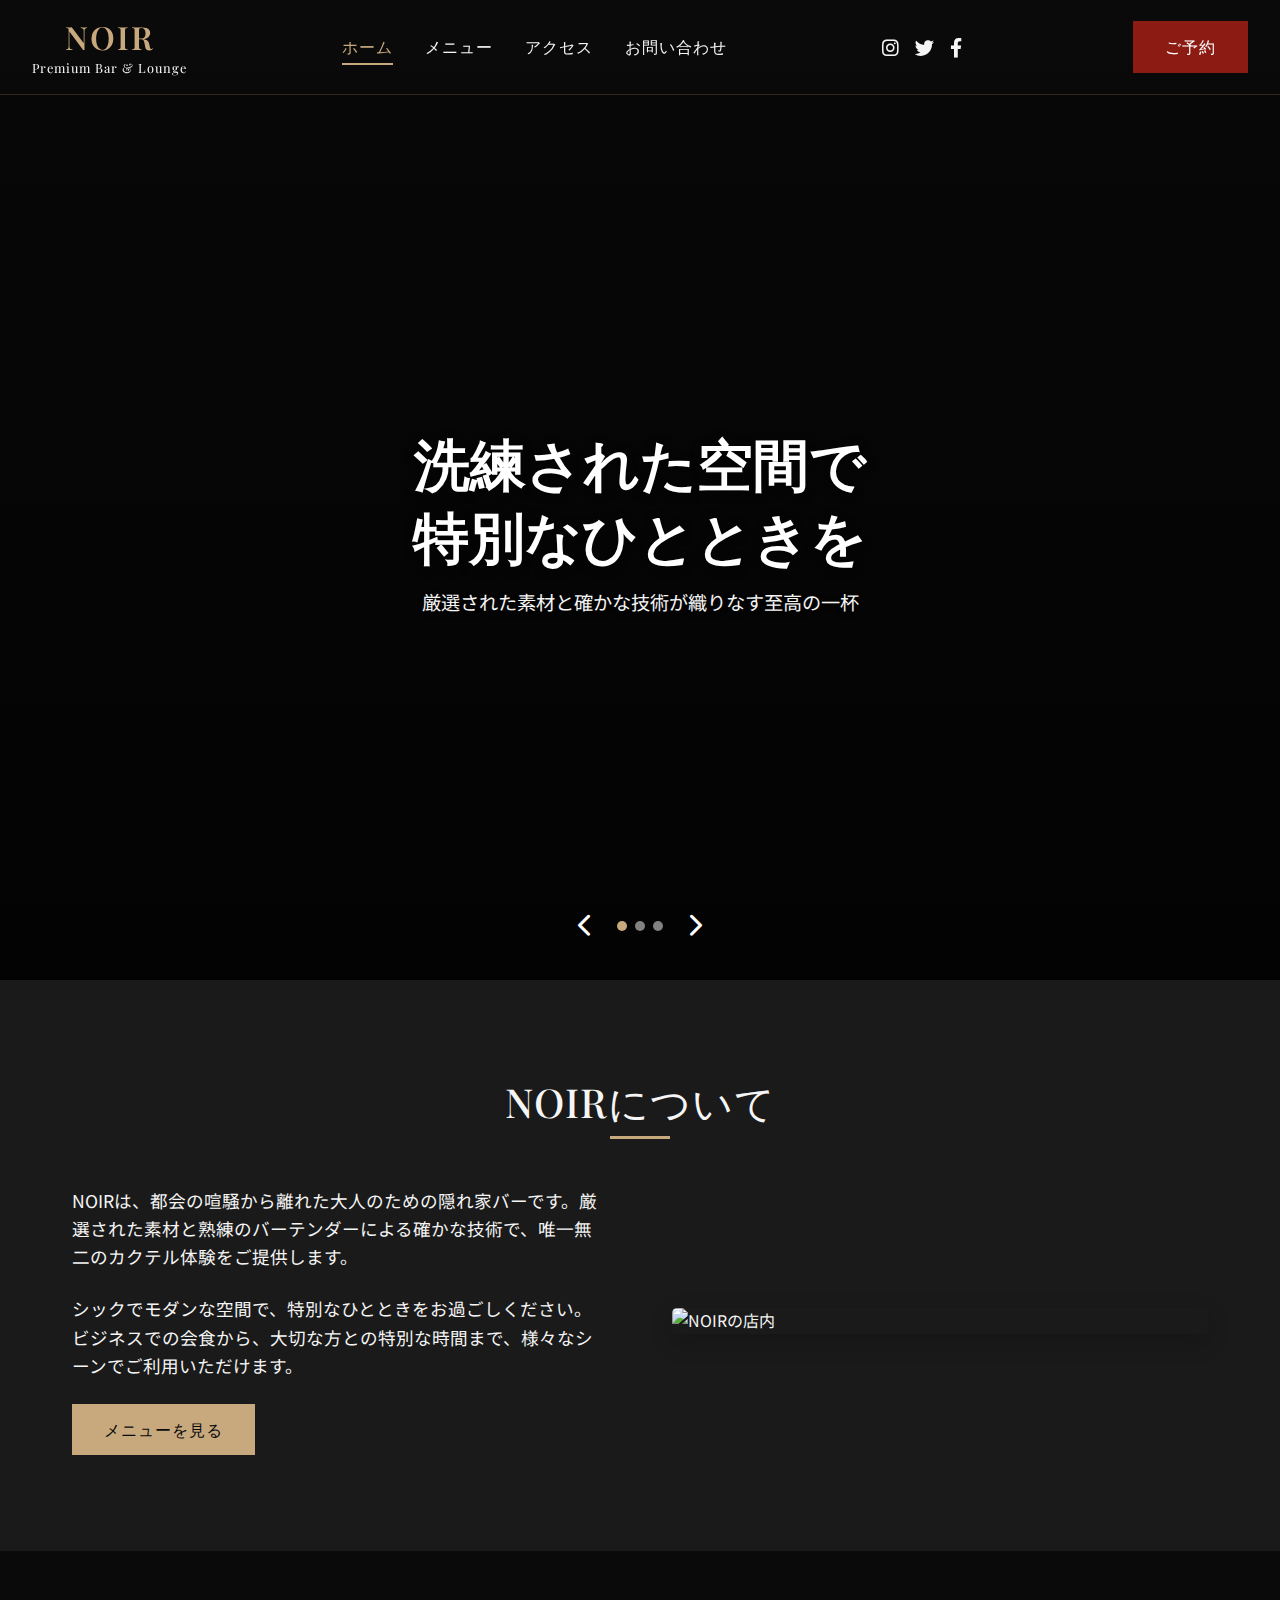
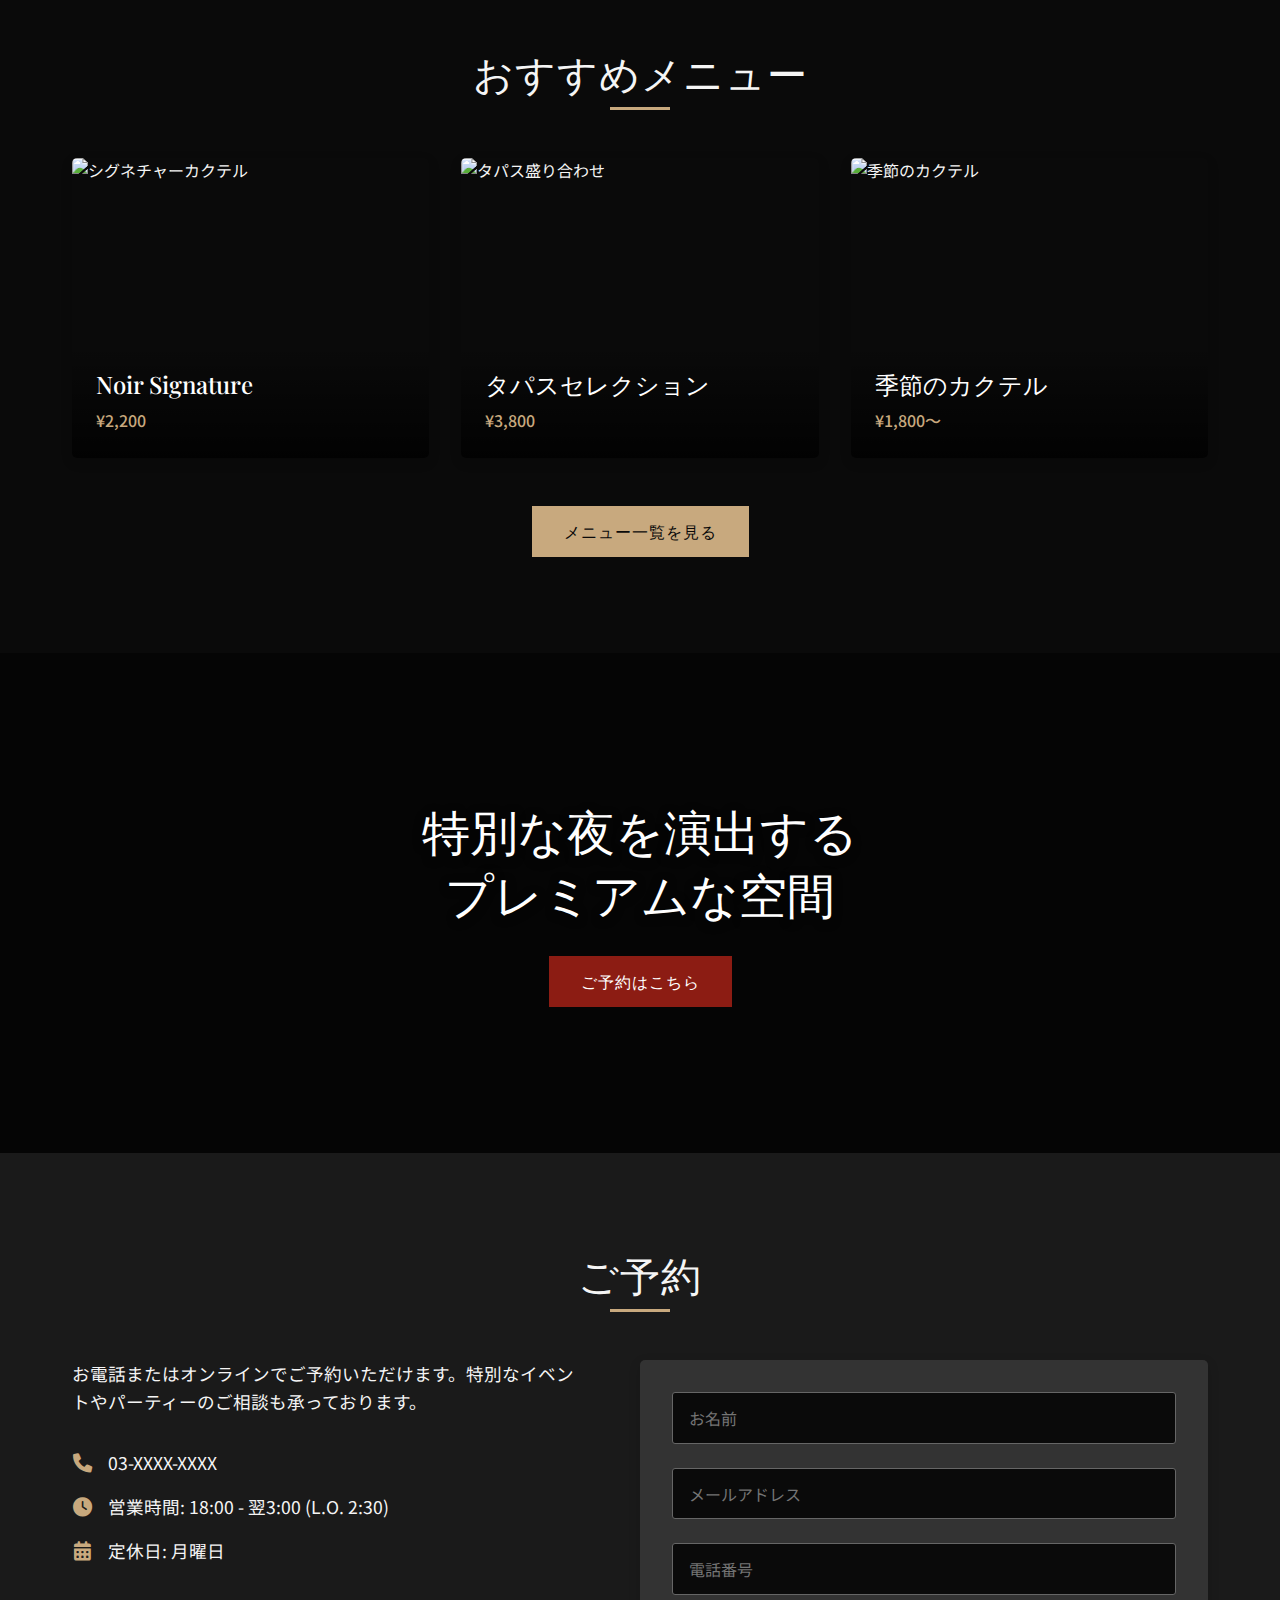
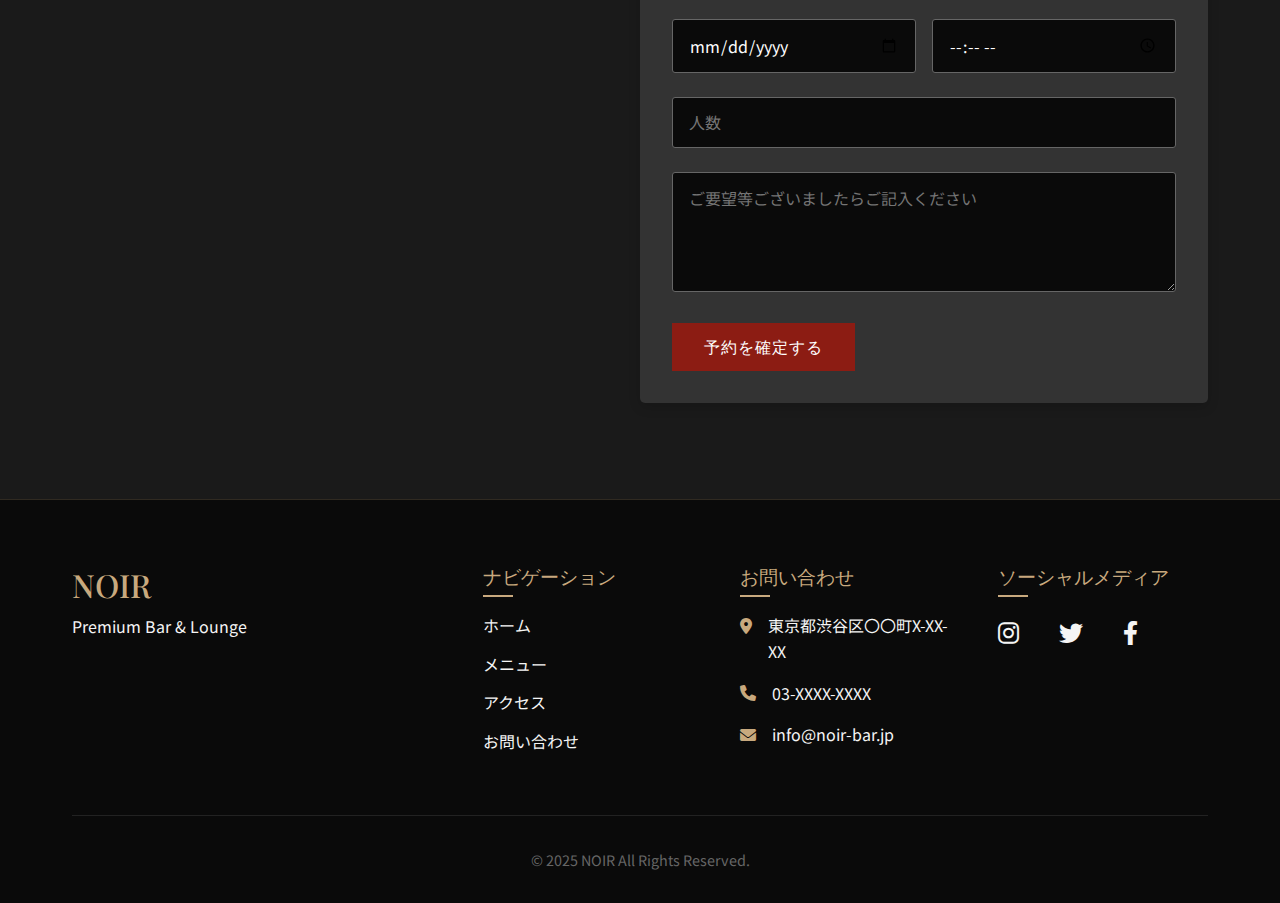
==== commit 01367c2e: "フォルダの階層を適切なものにした" ====
--- a/index.html
+++ b/index.html
@@ -3,165 +3,233 @@
 <head>
     <meta charset="UTF-8">
     <meta name="viewport" content="width=device-width, initial-scale=1.0">
-    <title>Sweet Cake Shop - スイートケーキショップ</title>
-    <meta name="description" content="手作りのやさしい味と素材にこだわったケーキが自慢のスイートケーキショップ。かわいらしくて温かみのある雰囲気の中で、特別なひとときをお過ごしください。">
+    <title>NOIR - モダンバー＆ラウンジ</title>
+    <link rel="stylesheet" href="https://cdnjs.cloudflare.com/ajax/libs/font-awesome/6.0.0-beta3/css/all.min.css">
     <link rel="stylesheet" href="css/style.css">
-    <link rel="stylesheet" href="https://cdnjs.cloudflare.com/ajax/libs/font-awesome/6.0.0-beta3/css/all.min.css">
-    <link href="https://fonts.googleapis.com/css2?family=M+PLUS+Rounded+1c:wght@300;400;500;700&family=Nunito:wght@300;400;600;700&family=Pacifico&display=swap" rel="stylesheet">
+    <link href="https://fonts.googleapis.com/css2?family=Noto+Sans+JP:wght@300;400;500;700&family=Playfair+Display:wght@400;500;600;700&display=swap" rel="stylesheet">
 </head>
 <body>
-    <header class="header">
-        <div class="header-inner">
+    <header>
+        <div class="header-container">
             <div class="logo">
-                <h1>Sweet Cake Shop</h1>
-            </div>
-            <nav class="nav">
-                <ul class="nav-list">
-                    <li class="nav-item"><a href="index.html" class="nav-link active">ホーム</a></li>
-                    <li class="nav-item"><a href="menu.html" class="nav-link">メニュー</a></li>
-                    <li class="nav-item"><a href="access.html" class="nav-link">アクセス</a></li>
-                    <li class="nav-item"><a href="contact.html" class="nav-link">お問い合わせ</a></li>
+                <h1>NOIR</h1>
+                <p class="tagline">Premium Bar & Lounge</p>
+            </div>
+            <nav>
+                <ul>
+                    <li><a href="index.html" class="active">ホーム</a></li>
+                    <li><a href="menu.html">メニュー</a></li>
+                    <li><a href="access.html">アクセス</a></li>
+                    <li><a href="contact.html">お問い合わせ</a></li>
                 </ul>
             </nav>
-            <div class="social-links">
-                <a href="#" class="social-link"><i class="fab fa-instagram"></i></a>
-                <a href="#" class="social-link"><i class="fab fa-twitter"></i></a>
-                <a href="#" class="social-link"><i class="fab fa-facebook"></i></a>
-            </div>
-            <div class="hamburger">
-                <span></span>
-                <span></span>
-                <span></span>
+            <div class="social-icons">
+                <a href="#" target="_blank"><i class="fab fa-instagram"></i></a>
+                <a href="#" target="_blank"><i class="fab fa-twitter"></i></a>
+                <a href="#" target="_blank"><i class="fab fa-facebook-f"></i></a>
+            </div>
+            <div class="reservation-button">
+                <a href="#reservation" class="btn-reserve">ご予約</a>
             </div>
         </div>
     </header>
 
     <main>
         <section class="hero">
-            <div class="slideshow-container">
-                <div class="slide fade">
-                    <img src="images/cake1.jpg" alt="ケーキの写真1">
-                    <div class="slide-caption">
-                        <h2>手作りのやさしい味</h2>
-                        <p>素材にこだわった心温まるスイーツをお届けします</p>
-                    </div>
-                </div>
-                <div class="slide fade">
-                    <img src="images/cake2.jpg" alt="ケーキの写真2">
-                    <div class="slide-caption">
-                        <h2>季節のフルーツを使ったケーキ</h2>
-                        <p>旬の味わいを存分にお楽しみいただけます</p>
-                    </div>
-                </div>
-                <div class="slide fade">
-                    <img src="images/interior1.jpg" alt="店内の様子1">
-                    <div class="slide-caption">
-                        <h2>あたたかな雰囲気の店内</h2>
-                        <p>くつろぎのひとときをお過ごしください</p>
-                    </div>
-                </div>
-                <div class="slide fade">
-                    <img src="images/cake3.jpg" alt="ケーキの写真3">
-                    <div class="slide-caption">
-                        <h2>特別な日のためのホールケーキ</h2>
-                        <p>大切な方との記念日に</p>
-                    </div>
-                </div>
-                <a class="prev" onclick="plusSlides(-1)">&#10094;</a>
-                <a class="next" onclick="plusSlides(1)">&#10095;</a>
-            </div>
-            <div class="dots-container">
-                <span class="dot" onclick="currentSlide(1)"></span>
-                <span class="dot" onclick="currentSlide(2)"></span>
-                <span class="dot" onclick="currentSlide(3)"></span>
-                <span class="dot" onclick="currentSlide(4)"></span>
+            <div class="hero-slider">
+                <div class="slide active" style="background-image: url('images/hero/bar1.jpg');">
+                    <div class="slide-content">
+                        <h2>洗練された空間で<br>特別なひとときを</h2>
+                        <p>厳選された素材と確かな技術が織りなす至高の一杯</p>
+                    </div>
+                </div>
+                <div class="slide" style="background-image: url('images/hero/bar2.jpg');">
+                    <div class="slide-content">
+                        <h2>プレミアムな<br>カクテル体験</h2>
+                        <p>バーテンダーが魅せる芸術的な一杯をお楽しみください</p>
+                    </div>
+                </div>
+                <div class="slide" style="background-image: url('images/hero/bar3.jpg');">
+                    <div class="slide-content">
+                        <h2>大人のための<br>隠れ家空間</h2>
+                        <p>喧騒を忘れ、贅沢な時間をお過ごしいただけます</p>
+                    </div>
+                </div>
+            </div>
+            <div class="slider-controls">
+                <button class="prev-slide"><i class="fas fa-chevron-left"></i></button>
+                <div class="slide-indicators">
+                    <span class="indicator active"></span>
+                    <span class="indicator"></span>
+                    <span class="indicator"></span>
+                </div>
+                <button class="next-slide"><i class="fas fa-chevron-right"></i></button>
             </div>
         </section>
 
         <section class="about">
             <div class="container">
-                <h2 class="section-title">Sweet Cake Shop について</h2>
+                <div class="section-header">
+                    <h2>NOIRについて</h2>
+                    <div class="separator"></div>
+                </div>
                 <div class="about-content">
                     <div class="about-text">
-                        <p>Sweet Cake Shopは、素材の味を大切にした手作りケーキのお店です。</p>
-                        <p>厳選した季節のフルーツと有機素材を使用し、一つひとつ心を込めて作り上げています。添加物をできるだけ使わず、自然な甘さと風味を大切にしています。</p>
-                        <p>ふんわりとした明るい店内で、お好みのケーキとドリンクを楽しみながら、特別なひとときをお過ごしください。テイクアウトはもちろん、ご予約でのホールケーキのご用意も承っております。</p>
+                        <p>NOIRは、都会の喧騒から離れた大人のための隠れ家バーです。厳選された素材と熟練のバーテンダーによる確かな技術で、唯一無二のカクテル体験をご提供します。</p>
+                        <p>シックでモダンな空間で、特別なひとときをお過ごしください。ビジネスでの会食から、大切な方との特別な時間まで、様々なシーンでご利用いただけます。</p>
+                        <a href="menu.html" class="btn-gold">メニューを見る</a>
                     </div>
                     <div class="about-image">
-                        <img src="images/baker.jpg" alt="パティシエ">
-                    </div>
-                </div>
-            </div>
-        </section>
-
-        <section class="gallery">
+                        <img src="images/interior/bar-interior.jpg" alt="NOIRの店内">
+                    </div>
+                </div>
+            </div>
+        </section>
+
+        <section class="featured-menu">
             <div class="container">
-                <h2 class="section-title">スイーツギャラリー</h2>
-                <div class="gallery-grid">
-                    <div class="gallery-item">
-                        <img src="images/sweet1.jpg" alt="ショートケーキ" class="gallery-img">
-                    </div>
-                    <div class="gallery-item">
-                        <img src="images/sweet2.jpg" alt="チョコレートケーキ" class="gallery-img">
-                    </div>
-                    <div class="gallery-item">
-                        <img src="images/sweet3.jpg" alt="マカロン" class="gallery-img">
-                    </div>
-                    <div class="gallery-item">
-                        <img src="images/sweet4.jpg" alt="チーズケーキ" class="gallery-img">
-                    </div>
-                    <div class="gallery-item">
-                        <img src="images/sweet5.jpg" alt="カップケーキ" class="gallery-img">
-                    </div>
-                    <div class="gallery-item">
-                        <img src="images/sweet6.jpg" alt="タルト" class="gallery-img">
-                    </div>
-                </div>
-            </div>
-        </section>
-
-        <section class="cta">
+                <div class="section-header">
+                    <h2>おすすめメニュー</h2>
+                    <div class="separator"></div>
+                </div>
+                <div class="menu-highlights">
+                    <div class="menu-item">
+                        <div class="menu-image">
+                            <img src="images/menu/cocktail1.jpg" alt="シグネチャーカクテル">
+                            <div class="menu-overlay">
+                                <h3>Noir Signature</h3>
+                                <p>¥2,200</p>
+                            </div>
+                        </div>
+                    </div>
+                    <div class="menu-item">
+                        <div class="menu-image">
+                            <img src="images/menu/food1.jpg" alt="タパス盛り合わせ">
+                            <div class="menu-overlay">
+                                <h3>タパスセレクション</h3>
+                                <p>¥3,800</p>
+                            </div>
+                        </div>
+                    </div>
+                    <div class="menu-item">
+                        <div class="menu-image">
+                            <img src="images/menu/cocktail2.jpg" alt="季節のカクテル">
+                            <div class="menu-overlay">
+                                <h3>季節のカクテル</h3>
+                                <p>¥1,800〜</p>
+                            </div>
+                        </div>
+                    </div>
+                </div>
+                <div class="menu-link">
+                    <a href="menu.html" class="btn-gold">メニュー一覧を見る</a>
+                </div>
+            </div>
+        </section>
+
+        <section class="parallax-section" style="background-image: url('images/interior/bar-counter.jpg');">
+            <div class="parallax-content">
+                <h2>特別な夜を演出する<br>プレミアムな空間</h2>
+                <a href="#reservation" class="btn-reserve">ご予約はこちら</a>
+            </div>
+        </section>
+
+        <section id="reservation" class="reservation">
             <div class="container">
-                <h2 class="cta-title">ケーキのご予約・お問い合わせ</h2>
-                <p class="cta-text">特別な日のためのホールケーキのご予約も承っております</p>
-                <div class="cta-buttons">
-                    <a href="tel:0312345678" class="cta-button phone">お電話でのご予約 03-1234-5678</a>
-                    <a href="contact.html" class="cta-button contact">お問い合わせフォーム</a>
+                <div class="section-header">
+                    <h2>ご予約</h2>
+                    <div class="separator"></div>
+                </div>
+                <div class="reservation-content">
+                    <div class="reservation-info">
+                        <p>お電話またはオンラインでご予約いただけます。特別なイベントやパーティーのご相談も承っております。</p>
+                        <div class="contact-info">
+                            <div class="contact-item">
+                                <i class="fas fa-phone"></i>
+                                <p>03-XXXX-XXXX</p>
+                            </div>
+                            <div class="contact-item">
+                                <i class="fas fa-clock"></i>
+                                <p>営業時間: 18:00 - 翌3:00 (L.O. 2:30)</p>
+                            </div>
+                            <div class="contact-item">
+                                <i class="fas fa-calendar-alt"></i>
+                                <p>定休日: 月曜日</p>
+                            </div>
+                        </div>
+                    </div>
+                    <div class="reservation-form">
+                        <form action="#" method="post">
+                            <div class="form-group">
+                                <input type="text" name="name" placeholder="お名前" required>
+                            </div>
+                            <div class="form-group">
+                                <input type="email" name="email" placeholder="メールアドレス" required>
+                            </div>
+                            <div class="form-group">
+                                <input type="tel" name="phone" placeholder="電話番号" required>
+                            </div>
+                            <div class="form-row">
+                                <div class="form-group">
+                                    <input type="date" name="date" required>
+                                </div>
+                                <div class="form-group">
+                                    <input type="time" name="time" required>
+                                </div>
+                            </div>
+                            <div class="form-group">
+                                <input type="number" name="guests" placeholder="人数" min="1" max="20" required>
+                            </div>
+                            <div class="form-group">
+                                <textarea name="message" placeholder="ご要望等ございましたらご記入ください"></textarea>
+                            </div>
+                            <button type="submit" class="btn-reserve">予約を確定する</button>
+                        </form>
+                    </div>
                 </div>
             </div>
         </section>
     </main>
 
-    <footer class="footer">
+    <footer>
         <div class="container">
             <div class="footer-content">
-                <div class="footer-info">
-                    <h3>Sweet Cake Shop</h3>
-                    <p>〒123-4567 東京都渋谷区○○町1-2-3</p>
-                    <p>TEL: 03-1234-5678</p>
-                    <p>営業時間: 10:00〜19:00</p>
-                    <p>定休日: 水曜日</p>
-                </div>
-                <div class="footer-nav">
-                    <ul class="footer-nav-list">
-                        <li class="footer-nav-item"><a href="index.html" class="footer-nav-link">ホーム</a></li>
-                        <li class="footer-nav-item"><a href="menu.html" class="footer-nav-link">メニュー</a></li>
-                        <li class="footer-nav-item"><a href="access.html" class="footer-nav-link">アクセス</a></li>
-                        <li class="footer-nav-item"><a href="contact.html" class="footer-nav-link">お問い合わせ</a></li>
-                    </ul>
-                </div>
-                <div class="footer-social">
-                    <a href="#" class="footer-social-link"><i class="fab fa-instagram"></i></a>
-                    <a href="#" class="footer-social-link"><i class="fab fa-twitter"></i></a>
-                    <a href="#" class="footer-social-link"><i class="fab fa-facebook"></i></a>
+                <div class="footer-logo">
+                    <h2>NOIR</h2>
+                    <p>Premium Bar & Lounge</p>
+                </div>
+                <div class="footer-links">
+                    <div class="footer-nav">
+                        <h3>ナビゲーション</h3>
+                        <ul>
+                            <li><a href="index.html">ホーム</a></li>
+                            <li><a href="menu.html">メニュー</a></li>
+                            <li><a href="access.html">アクセス</a></li>
+                            <li><a href="contact.html">お問い合わせ</a></li>
+                        </ul>
+                    </div>
+                    <div class="footer-contact">
+                        <h3>お問い合わせ</h3>
+                        <p><i class="fas fa-map-marker-alt"></i> 東京都渋谷区〇〇町X-XX-XX</p>
+                        <p><i class="fas fa-phone"></i> 03-XXXX-XXXX</p>
+                        <p><i class="fas fa-envelope"></i> info@noir-bar.jp</p>
+                    </div>
+                    <div class="footer-social">
+                        <h3>ソーシャルメディア</h3>
+                        <div class="social-icons">
+                            <a href="#" target="_blank"><i class="fab fa-instagram"></i></a>
+                            <a href="#" target="_blank"><i class="fab fa-twitter"></i></a>
+                            <a href="#" target="_blank"><i class="fab fa-facebook-f"></i></a>
+                        </div>
+                    </div>
                 </div>
             </div>
             <div class="copyright">
-                <p>&copy; 2025 Sweet Cake Shop All Rights Reserved.</p>
+                <p>&copy; 2025 NOIR All Rights Reserved.</p>
             </div>
         </div>
     </footer>
 
-    <script src="js/script.js"></script>
+    <script src="js/main.js"></script>
 </body>
 </html>--- a/css/style.css
+++ b/css/style.css
@@ -1,35 +1,36 @@
-/*
- * Sweet Cake Shop - スイートケーキショップ スタイルシート
- *
- * 目次:
- * 1. 基本設定
- * 2. ヘッダー
- * 3. ナビゲーション
- * 4. メインコンテンツ
- * 5. フッター
- * 6. ホームページ
- * 7. メニューページ
- * 8. アクセスページ
- * 9. お問い合わせページ
- * 10. ユーティリティクラス
- * 11. レスポンシブデザイン
+/* 
+ * NOIR - モダンバー＆ラウンジ
+ * スタイルシート
  */
 
-/* ===== 1. 基本設定 ===== */
+/* ===== 基本設定 ===== */
 :root {
-    --primary-color: #f8b0c0; /* やさしいピンク */
-    --secondary-color: #f9e3d0; /* クリーム色 */
-    --accent-color: #e57b9f; /* 濃いめのピンク */
-    --text-color: #5a4b41; /* ナチュラルな茶色 */
-    --text-light: #8c7b75; /* 薄めの茶色 */
-    --bg-color: #fff;
-    --bg-dark: #5a4b41; /* ナチュラルな茶色 */
-    --bg-light: #fdf6f0; /* 薄いクリーム色 */
-    --border-color: #f0e0d6; /* 薄い茶色 */
-    --shadow: 0 2px 10px rgba(0, 0, 0, 0.05);
-    --transition: all 0.3s ease;
-    --container-width: 1200px;
-    --header-height: 80px;
+    /* カラーパレット */
+    --color-black: #0a0a0a;
+    --color-dark-gray: #1a1a1a;
+    --color-medium-gray: #333333;
+    --color-light-gray: #666666;
+    --color-gold: #c8a97e;
+    --color-gold-light: #d4b88f;
+    --color-gold-dark: #b39065;
+    --color-red: #8c1c13;
+    --color-red-dark: #6b150f;
+    --color-white: #ffffff;
+    --color-off-white: #f5f5f5;
+    
+    /* フォント */
+    --font-primary: 'Playfair Display', serif;
+    --font-secondary: 'Noto Sans JP', sans-serif;
+    
+    /* トランジション */
+    --transition-fast: 0.2s ease;
+    --transition-medium: 0.3s ease;
+    --transition-slow: 0.5s ease;
+    
+    /* シャドウ */
+    --shadow-small: 0 2px 5px rgba(0, 0, 0, 0.1);
+    --shadow-medium: 0 4px 12px rgba(0, 0, 0, 0.15);
+    --shadow-large: 0 8px 24px rgba(0, 0, 0, 0.2);
 }
 
 * {
@@ -39,920 +40,1514 @@
 }
 
 html {
-    font-size: 62.5%; /* 10px = 1rem */
     scroll-behavior: smooth;
 }
 
 body {
-    font-family: 'Nunito', 'M PLUS Rounded 1c', 'Hiragino Maru Gothic ProN', 'Meiryo', sans-serif;
-    font-size: 1.6rem;
-    line-height: 1.7;
-    color: var(--text-color);
-    background-color: var(--bg-color);
+    font-family: var(--font-secondary);
+    font-size: 16px;
+    line-height: 1.6;
+    color: var(--color-off-white);
+    background-color: var(--color-black);
+    overflow-x: hidden;
+}
+
+h1, h2, h3, h4, h5, h6 {
+    font-family: var(--font-primary);
+    font-weight: 500;
+    line-height: 1.3;
+    margin-bottom: 1rem;
+}
+
+h1 {
+    font-size: 2.5rem;
+}
+
+h2 {
+    font-size: 2rem;
+}
+
+h3 {
+    font-size: 1.5rem;
+}
+
+h4 {
+    font-size: 1.25rem;
+}
+
+p {
+    margin-bottom: 1rem;
 }
 
 a {
+    color: var(--color-gold);
     text-decoration: none;
-    color: inherit;
-    transition: var(--transition);
-}
-
-ul, ol {
-    list-style: none;
+    transition: color var(--transition-fast);
+}
+
+a:hover {
+    color: var(--color-gold-light);
 }
 
 img {
     max-width: 100%;
     height: auto;
-    vertical-align: middle;
+    display: block;
+}
+
+ul {
+    list-style: none;
 }
 
 .container {
-    max-width: var(--container-width);
+    width: 100%;
+    max-width: 1200px;
     margin: 0 auto;
     padding: 0 2rem;
 }
 
-/* ===== 2. ヘッダー ===== */
-.header {
+.section-header {
+    text-align: center;
+    margin-bottom: 3rem;
+}
+
+.section-header h2 {
+    font-size: 2.5rem;
+    margin-bottom: 0.5rem;
+    text-transform: uppercase;
+    letter-spacing: 1px;
+}
+
+.separator {
+    width: 60px;
+    height: 3px;
+    background-color: var(--color-gold);
+    margin: 0.5rem auto 1.5rem;
+}
+
+/* ===== ボタン ===== */
+.btn-gold {
+    display: inline-block;
+    padding: 0.8rem 2rem;
+    background-color: var(--color-gold);
+    color: var(--color-black);
+    font-family: var(--font-primary);
+    font-size: 1rem;
+    font-weight: 500;
+    text-transform: uppercase;
+    letter-spacing: 1px;
+    border: none;
+    cursor: pointer;
+    transition: background-color var(--transition-fast);
+}
+
+.btn-gold:hover {
+    background-color: var(--color-gold-light);
+    color: var(--color-black);
+}
+
+.btn-reserve {
+    display: inline-block;
+    padding: 0.8rem 2rem;
+    background-color: var(--color-red);
+    color: var(--color-white);
+    font-family: var(--font-primary);
+    font-size: 1rem;
+    font-weight: 500;
+    text-transform: uppercase;
+    letter-spacing: 1px;
+    border: none;
+    cursor: pointer;
+    transition: background-color var(--transition-fast);
+}
+
+.btn-reserve:hover {
+    background-color: var(--color-red-dark);
+    color: var(--color-white);
+}
+
+/* ===== ヘッダー ===== */
+header {
     position: fixed;
     top: 0;
     left: 0;
     width: 100%;
-    height: var(--header-height);
-    background-color: rgba(255, 255, 255, 0.95);
-    box-shadow: var(--shadow);
     z-index: 1000;
-    transition: var(--transition);
-}
-
-.header-inner {
+    background-color: rgba(10, 10, 10, 0.9);
+    backdrop-filter: blur(10px);
+    -webkit-backdrop-filter: blur(10px);
+    border-bottom: 1px solid rgba(200, 169, 126, 0.2);
+    transition: background-color var(--transition-medium);
+}
+
+.header-container {
     display: flex;
     justify-content: space-between;
     align-items: center;
-    height: 100%;
-    padding: 0 2rem;
-    max-width: var(--container-width);
+    padding: 1rem 2rem;
+    max-width: 1400px;
     margin: 0 auto;
 }
 
 .logo {
-    font-family: 'Pacifico', 'M PLUS Rounded 1c', cursive;
+    display: flex;
+    flex-direction: column;
+    align-items: center;
 }
 
 .logo h1 {
-    font-size: 2.6rem;
-    font-weight: 400;
-    color: var(--accent-color);
-    letter-spacing: 0.05em;
-    text-shadow: 1px 1px 2px rgba(0, 0, 0, 0.05);
-}
-
-.social-links {
-    display: flex;
-    gap: 1.5rem;
-}
-
-.social-link {
-    font-size: 1.8rem;
-    color: var(--primary-color);
-}
-
-.social-link:hover {
-    color: var(--accent-color);
-}
-
-.hamburger {
-    display: none;
-    flex-direction: column;
-    justify-content: space-between;
-    width: 30px;
-    height: 20px;
-    cursor: pointer;
-}
-
-.hamburger span {
-    display: block;
-    height: 2px;
-    width: 100%;
-    background-color: var(--primary-color);
-    transition: var(--transition);
-}
-
-/* ===== 3. ナビゲーション ===== */
-.nav-list {
-    display: flex;
-    gap: 3rem;
-}
-
-.nav-link {
-    position: relative;
-    font-size: 1.6rem;
-    font-weight: 500;
+    font-size: 2rem;
+    font-weight: 600;
+    margin-bottom: 0;
+    letter-spacing: 2px;
+    color: var(--color-gold);
+}
+
+.logo .tagline {
+    font-size: 0.8rem;
+    font-family: var(--font-primary);
+    letter-spacing: 1px;
+    color: var(--color-off-white);
+    margin-bottom: 0;
+}
+
+nav ul {
+    display: flex;
+}
+
+nav ul li {
+    margin: 0 1rem;
+}
+
+nav ul li a {
+    color: var(--color-off-white);
+    font-family: var(--font-primary);
+    font-size: 1rem;
+    text-transform: uppercase;
+    letter-spacing: 1px;
     padding: 0.5rem 0;
-    color: var(--text-color);
-}
-
-.nav-link::after {
+    position: relative;
+}
+
+nav ul li a:after {
     content: '';
     position: absolute;
     bottom: 0;
     left: 0;
     width: 0;
     height: 2px;
-    background-color: var(--accent-color);
-    transition: var(--transition);
-}
-
-.nav-link:hover::after,
-.nav-link.active::after {
-    width: 100%;
-}
-
-.nav-link.active {
-    color: var(--accent-color);
-    font-weight: 700;
-}
-
-/* ===== 4. メインコンテンツ ===== */
+    background-color: var(--color-gold);
+    transition: width var(--transition-medium);
+}
+
+nav ul li a:hover:after,
+nav ul li a.active:after {
+    width: 100%;
+}
+
+nav ul li a.active {
+    color: var(--color-gold);
+}
+
+.social-icons {
+    display: flex;
+    gap: 1rem;
+}
+
+.social-icons a {
+    color: var(--color-off-white);
+    font-size: 1.2rem;
+    transition: color var(--transition-fast);
+}
+
+.social-icons a:hover {
+    color: var(--color-gold);
+}
+
+.reservation-button {
+    margin-left: 2rem;
+}
+
+/* ===== メインコンテンツ ===== */
 main {
-    padding-top: var(--header-height);
-    min-height: calc(100vh - 300px);
-}
-
-.section-title {
-    font-family: 'Pacifico', 'M PLUS Rounded 1c', cursive;
-    font-size: 3.2rem;
-    font-weight: 400;
-    color: var(--accent-color);
-    text-align: center;
-    margin-bottom: 4rem;
-    position: relative;
-}
-
-.section-title::after {
+    padding-top: 80px; /* ヘッダーの高さ分 */
+}
+
+/* ヒーローセクション */
+.hero {
+    position: relative;
+    height: 100vh;
+    min-height: 600px;
+    overflow: hidden;
+}
+
+.hero-slider {
+    height: 100%;
+}
+
+.slide {
+    position: absolute;
+    top: 0;
+    left: 0;
+    width: 100%;
+    height: 100%;
+    background-size: cover;
+    background-position: center;
+    opacity: 0;
+    transition: opacity var(--transition-slow);
+    display: flex;
+    align-items: center;
+}
+
+.slide.active {
+    opacity: 1;
+    z-index: 1;
+}
+
+.slide::before {
     content: '';
     position: absolute;
-    bottom: -1rem;
-    left: 50%;
-    transform: translateX(-50%);
-    width: 80px;
-    height: 2px;
-    background-color: var(--secondary-color);
-}
-
-section {
-    padding: 8rem 0;
-}
-
-section:nth-child(even) {
-    background-color: var(--bg-light);
-}
-
-.page-header {
-    background-color: var(--primary-color);
-    color: var(--bg-color);
-    padding: 6rem 0;
-    text-align: center;
-    background-image: linear-gradient(to right, var(--primary-color), var(--accent-color));
-}
-
-.page-title {
-    font-family: 'Pacifico', 'M PLUS Rounded 1c', cursive;
-    font-size: 4rem;
-    font-weight: 400;
-    margin-bottom: 1.5rem;
-    text-shadow: 1px 1px 3px rgba(0, 0, 0, 0.1);
-}
-
-.page-description {
-    font-size: 1.8rem;
+    top: 0;
+    left: 0;
+    width: 100%;
+    height: 100%;
+    background: linear-gradient(to bottom, rgba(0, 0, 0, 0.3), rgba(0, 0, 0, 0.7));
+}
+
+.slide-content {
+    position: relative;
+    z-index: 2;
     max-width: 800px;
     margin: 0 auto;
-    opacity: 0.9;
-}
-
-/* ===== 5. フッター ===== */
-.footer {
-    background-color: var(--primary-color);
-    color: var(--bg-color);
-    padding: 6rem 0 2rem;
-    background-image: linear-gradient(to right, var(--primary-color), var(--accent-color));
+    padding: 0 2rem;
+    text-align: center;
+}
+
+.slide-content h2 {
+    font-size: 3.5rem;
+    font-weight: 600;
+    margin-bottom: 1rem;
+    color: var(--color-white);
+    text-shadow: 0 2px 10px rgba(0, 0, 0, 0.5);
+}
+
+.slide-content p {
+    font-size: 1.2rem;
+    color: var(--color-off-white);
+    text-shadow: 0 2px 5px rgba(0, 0, 0, 0.5);
+}
+
+.slider-controls {
+    position: absolute;
+    bottom: 2rem;
+    left: 0;
+    width: 100%;
+    display: flex;
+    justify-content: center;
+    align-items: center;
+    z-index: 10;
+}
+
+.prev-slide,
+.next-slide {
+    background: transparent;
+    border: none;
+    color: var(--color-white);
+    font-size: 1.5rem;
+    cursor: pointer;
+    padding: 0.5rem;
+    transition: color var(--transition-fast);
+}
+
+.prev-slide:hover,
+.next-slide:hover {
+    color: var(--color-gold);
+}
+
+.slide-indicators {
+    display: flex;
+    gap: 0.5rem;
+    margin: 0 1rem;
+}
+
+.indicator {
+    width: 10px;
+    height: 10px;
+    border-radius: 50%;
+    background-color: rgba(255, 255, 255, 0.5);
+    cursor: pointer;
+    transition: background-color var(--transition-fast);
+}
+
+.indicator.active {
+    background-color: var(--color-gold);
+}
+
+/* アバウトセクション */
+.about {
+    padding: 6rem 0;
+    background-color: var(--color-dark-gray);
+}
+
+.about-content {
+    display: flex;
+    align-items: center;
+    gap: 4rem;
+}
+
+.about-text {
+    flex: 1;
+}
+
+.about-text p {
+    margin-bottom: 1.5rem;
+    font-size: 1.1rem;
+}
+
+.about-image {
+    flex: 1;
+    position: relative;
+}
+
+.about-image img {
+    border-radius: 5px;
+    box-shadow: var(--shadow-large);
+}
+
+.about-image::before {
+    content: '';
+    position: absolute;
+    top: -20px;
+    left: -20px;
+    width: 100%;
+    height: 100%;
+    border: 2px solid var(--color-gold);
+    border-radius: 5px;
+    z-index: -1;
+}
+
+/* フィーチャードメニュー */
+.featured-menu {
+    padding: 6rem 0;
+    background-color: var(--color-black);
+}
+
+.menu-highlights {
+    display: grid;
+    grid-template-columns: repeat(3, 1fr);
+    gap: 2rem;
+    margin-bottom: 3rem;
+}
+
+.menu-item {
+    position: relative;
+    overflow: hidden;
+    border-radius: 5px;
+    box-shadow: var(--shadow-medium);
+}
+
+.menu-image {
+    position: relative;
+    overflow: hidden;
+    height: 300px;
+}
+
+.menu-image img {
+    width: 100%;
+    height: 100%;
+    object-fit: cover;
+    transition: transform var(--transition-medium);
+}
+
+.menu-item:hover .menu-image img {
+    transform: scale(1.05);
+}
+
+.menu-overlay {
+    position: absolute;
+    bottom: 0;
+    left: 0;
+    width: 100%;
+    padding: 1.5rem;
+    background: linear-gradient(to top, rgba(0, 0, 0, 0.8), transparent);
+    transition: opacity var(--transition-medium);
+}
+
+.menu-overlay h3 {
+    color: var(--color-white);
+    margin-bottom: 0.5rem;
+}
+
+.menu-overlay p {
+    color: var(--color-gold);
+    margin-bottom: 0;
+    font-weight: 500;
+}
+
+.menu-link {
+    text-align: center;
+}
+
+/* パララックスセクション */
+.parallax-section {
+    position: relative;
+    height: 500px;
+    background-attachment: fixed;
+    background-position: center;
+    background-repeat: no-repeat;
+    background-size: cover;
+    display: flex;
+    align-items: center;
+    justify-content: center;
+    text-align: center;
+}
+
+.parallax-section::before {
+    content: '';
+    position: absolute;
+    top: 0;
+    left: 0;
+    width: 100%;
+    height: 100%;
+    background: rgba(0, 0, 0, 0.5);
+}
+
+.parallax-content {
+    position: relative;
+    z-index: 1;
+    max-width: 800px;
+    padding: 0 2rem;
+}
+
+.parallax-content h2 {
+    font-size: 3rem;
+    color: var(--color-white);
+    margin-bottom: 2rem;
+    text-shadow: 0 2px 10px rgba(0, 0, 0, 0.5);
+}
+
+/* 予約セクション */
+.reservation {
+    padding: 6rem 0;
+    background-color: var(--color-dark-gray);
+}
+
+.reservation-content {
+    display: flex;
+    gap: 4rem;
+}
+
+.reservation-info {
+    flex: 1;
+}
+
+.reservation-info p {
+    margin-bottom: 2rem;
+    font-size: 1.1rem;
+}
+
+.contact-info {
+    margin-top: 2rem;
+}
+
+.contact-item {
+    display: flex;
+    align-items: center;
+    margin-bottom: 1rem;
+}
+
+.contact-item i {
+    color: var(--color-gold);
+    font-size: 1.2rem;
+    margin-right: 1rem;
+    width: 20px;
+    text-align: center;
+}
+
+.contact-item p {
+    margin-bottom: 0;
+}
+
+.reservation-form {
+    flex: 1;
+    background-color: var(--color-medium-gray);
+    padding: 2rem;
+    border-radius: 5px;
+    box-shadow: var(--shadow-medium);
+}
+
+.form-group {
+    margin-bottom: 1.5rem;
+}
+
+.form-row {
+    display: flex;
+    gap: 1rem;
+}
+
+.form-row .form-group {
+    flex: 1;
+}
+
+input, textarea, select {
+    width: 100%;
+    padding: 0.8rem 1rem;
+    background-color: var(--color-black);
+    border: 1px solid var(--color-light-gray);
+    border-radius: 3px;
+    color: var(--color-white);
+    font-family: var(--font-secondary);
+    font-size: 1rem;
+    transition: border-color var(--transition-fast);
+}
+
+input:focus, textarea:focus, select:focus {
+    outline: none;
+    border-color: var(--color-gold);
+}
+
+textarea {
+    resize: vertical;
+    min-height: 120px;
+}
+
+/* フッター */
+footer {
+    background-color: var(--color-black);
+    padding: 4rem 0 2rem;
+    border-top: 1px solid rgba(200, 169, 126, 0.2);
 }
 
 .footer-content {
     display: flex;
     flex-wrap: wrap;
-    justify-content: space-between;
-    margin-bottom: 4rem;
-}
-
-.footer-info {
-    flex: 1;
-    min-width: 300px;
+    gap: 3rem;
     margin-bottom: 3rem;
 }
 
-.footer-info h3 {
-    font-family: 'Pacifico', 'M PLUS Rounded 1c', cursive;
-    font-size: 2.4rem;
-    font-weight: 400;
-    margin-bottom: 2rem;
-    color: var(--bg-color);
-    text-shadow: 1px 1px 2px rgba(0, 0, 0, 0.1);
-}
-
-.footer-info p {
-    margin-bottom: 1rem;
-    opacity: 0.8;
-}
-
-.footer-nav {
+.footer-logo {
     flex: 1;
     min-width: 200px;
-    margin-bottom: 3rem;
-}
-
-.footer-nav-list {
-    display: flex;
-    flex-direction: column;
-    gap: 1.5rem;
-}
-
-.footer-nav-link {
-    opacity: 0.8;
-    transition: var(--transition);
-}
-
-.footer-nav-link:hover {
-    opacity: 1;
-    color: var(--secondary-color);
-}
-
-.footer-social {
-    display: flex;
-    gap: 2rem;
-    margin-bottom: 3rem;
-}
-
-.footer-social-link {
-    font-size: 2.4rem;
-    color: var(--bg-color);
-    opacity: 0.8;
-    transition: var(--transition);
-}
-
-.footer-social-link:hover {
-    opacity: 1;
-    color: var(--secondary-color);
+}
+
+.footer-logo h2 {
+    font-size: 2rem;
+    color: var(--color-gold);
+    margin-bottom: 0.5rem;
+}
+
+.footer-links {
+    flex: 2;
+    display: flex;
+    flex-wrap: wrap;
+    gap: 3rem;
+}
+
+.footer-nav, .footer-contact, .footer-social {
+    flex: 1;
+    min-width: 200px;
+}
+
+.footer-links h3 {
+    font-size: 1.2rem;
+    color: var(--color-gold);
+    margin-bottom: 1.5rem;
+    position: relative;
+}
+
+.footer-links h3::after {
+    content: '';
+    position: absolute;
+    bottom: -0.5rem;
+    left: 0;
+    width: 30px;
+    height: 2px;
+    background-color: var(--color-gold);
+}
+
+.footer-nav ul li {
+    margin-bottom: 0.8rem;
+}
+
+.footer-nav ul li a {
+    color: var(--color-off-white);
+    transition: color var(--transition-fast);
+}
+
+.footer-nav ul li a:hover {
+    color: var(--color-gold);
+}
+
+.footer-contact p {
+    display: flex;
+    align-items: flex-start;
+    margin-bottom: 1rem;
+}
+
+.footer-contact p i {
+    color: var(--color-gold);
+    margin-right: 1rem;
+    margin-top: 0.3rem;
+}
+
+.footer-social .social-icons {
+    margin-top: 1rem;
+}
+
+.footer-social .social-icons a {
+    font-size: 1.5rem;
+    margin-right: 1.5rem;
 }
 
 .copyright {
     text-align: center;
     padding-top: 2rem;
     border-top: 1px solid rgba(255, 255, 255, 0.1);
-    font-size: 1.4rem;
-    opacity: 0.6;
-}
-
-/* ===== 6. ホームページ ===== */
-/* ヒーローセクション */
-.hero {
-    position: relative;
-    height: 80vh;
-    min-height: 600px;
-    overflow: hidden;
-    padding: 0;
-    background-color: var(--bg-light);
-}
-
-.slideshow-container {
-    position: relative;
-    height: 100%;
-}
-
-.slide {
+}
+
+.copyright p {
+    font-size: 0.9rem;
+    color: var(--color-light-gray);
+    margin-bottom: 0;
+}
+
+/* ===== メニューページ ===== */
+.page-header {
+    height: 400px;
+    background-size: cover;
+    background-position: center;
+    position: relative;
+    display: flex;
+    align-items: center;
+    justify-content: center;
+    text-align: center;
+}
+
+.page-header::before {
+    content: '';
     position: absolute;
     top: 0;
     left: 0;
     width: 100%;
     height: 100%;
-    opacity: 0;
-    transition: opacity 1s ease-in-out;
-}
-
-.slide.active {
-    opacity: 1;
-}
-
-.slide img {
+    background: linear-gradient(to bottom, rgba(0, 0, 0, 0.5), rgba(0, 0, 0, 0.7));
+}
+
+.page-header .container {
+    position: relative;
+    z-index: 1;
+}
+
+.page-header h1 {
+    font-size: 3.5rem;
+    color: var(--color-white);
+    margin-bottom: 1rem;
+    text-shadow: 0 2px 10px rgba(0, 0, 0, 0.5);
+}
+
+.page-header p {
+    font-size: 1.2rem;
+    color: var(--color-off-white);
+    text-shadow: 0 2px 5px rgba(0, 0, 0, 0.5);
+}
+
+.menu-navigation {
+    background-color: var(--color-dark-gray);
+    padding: 1rem 0;
+    position: sticky;
+    top: 80px;
+    z-index: 100;
+    box-shadow: var(--shadow-small);
+}
+
+.menu-nav {
+    display: flex;
+    justify-content: center;
+    gap: 2rem;
+}
+
+.menu-nav a {
+    color: var(--color-off-white);
+    font-family: var(--font-primary);
+    font-size: 1.1rem;
+    padding: 0.5rem 1rem;
+    position: relative;
+    transition: color var(--transition-fast);
+}
+
+.menu-nav a:hover,
+.menu-nav a.active {
+    color: var(--color-gold);
+}
+
+.menu-nav a.active::after {
+    content: '';
+    position: absolute;
+    bottom: 0;
+    left: 0;
+    width: 100%;
+    height: 2px;
+    background-color: var(--color-gold);
+}
+
+.menu-section {
+    padding: 5rem 0;
+    background-color: var(--color-black);
+}
+
+.menu-section:nth-child(odd) {
+    background-color: var(--color-dark-gray);
+}
+
+.menu-category {
+    margin-bottom: 4rem;
+}
+
+.menu-category:last-child {
+    margin-bottom: 0;
+}
+
+.menu-category h3 {
+    font-size: 1.8rem;
+    color: var(--color-gold);
+    margin-bottom: 2rem;
+    text-align: center;
+}
+
+.menu-grid {
+    display: grid;
+    grid-template-columns: repeat(auto-fill, minmax(280px, 1fr));
+    gap: 2rem;
+}
+
+.menu-card {
+    background-color: var(--color-medium-gray);
+    border-radius: 5px;
+    overflow: hidden;
+    box-shadow: var(--shadow-medium);
+    transition: transform var(--transition-medium);
+}
+
+.menu-card:hover {
+    transform: translateY(-5px);
+}
+
+.menu-card .menu-image {
+    height: 200px;
+    position: relative;
+    overflow: hidden;
+}
+
+.menu-card .menu-image img {
     width: 100%;
     height: 100%;
     object-fit: cover;
-    filter: brightness(0.7);
-}
-
-.slide-caption {
+    transition: transform var(--transition-medium);
+}
+
+.menu-card:hover .menu-image img {
+    transform: scale(1.05);
+}
+
+.menu-card .menu-overlay {
     position: absolute;
-    bottom: 20%;
-    left: 10%;
-    max-width: 600px;
-    color: var(--bg-color);
-    text-shadow: 0 2px 4px rgba(0, 0, 0, 0.3);
-    background-color: rgba(248, 176, 192, 0.7);
-    padding: 2rem;
-    border-radius: 15px;
-    backdrop-filter: blur(5px);
-}
-
-.slide-caption h2 {
-    font-family: 'Pacifico', 'M PLUS Rounded 1c', cursive;
-    font-size: 3.8rem;
-    font-weight: 400;
-    margin-bottom: 1.5rem;
-}
-
-.slide-caption p {
-    font-size: 2rem;
-    opacity: 0.9;
-}
-
-.prev, .next {
-    position: absolute;
-    top: 50%;
-    transform: translateY(-50%);
-    font-size: 3rem;
-    font-weight: bold;
-    color: var(--bg-color);
-    background-color: rgba(0, 0, 0, 0.3);
+    top: 0;
+    left: 0;
+    width: 100%;
+    height: 100%;
+    background-color: rgba(0, 0, 0, 0.7);
+    display: flex;
+    align-items: center;
+    justify-content: center;
+    opacity: 0;
+    transition: opacity var(--transition-medium);
+}
+
+.menu-card:hover .menu-overlay {
+    opacity: 1;
+}
+
+.menu-details {
     padding: 1rem;
-    cursor: pointer;
-    z-index: 10;
-    transition: var(--transition);
-}
-
-.prev {
-    left: 1rem;
-}
-
-.next {
-    right: 1rem;
-}
-
-.prev:hover, .next:hover {
-    background-color: rgba(0, 0, 0, 0.6);
-}
-
-.dots-container {
-    position: absolute;
-    bottom: 2rem;
-    left: 50%;
-    transform: translateX(-50%);
-    display: flex;
-    gap: 1rem;
-}
-
-.dot {
-    width: 12px;
-    height: 12px;
-    border-radius: 50%;
-    background-color: rgba(255, 255, 255, 0.5);
-    cursor: pointer;
-    transition: var(--transition);
-}
-
-.dot.active, .dot:hover {
-    background-color: var(--bg-color);
-}
-
-/* アバウトセクション */
-.about-content {
-    display: flex;
-    flex-wrap: wrap;
-    align-items: center;
+    text-align: center;
+}
+
+.menu-details p {
+    color: var(--color-off-white);
+    margin-bottom: 0;
+}
+
+.menu-info {
+    padding: 1.5rem;
+}
+
+.menu-info h4 {
+    font-size: 1.3rem;
+    margin-bottom: 0.5rem;
+    color: var(--color-gold);
+}
+
+.menu-info .price {
+    font-weight: 500;
+    color: var(--color-white);
+    margin-bottom: 1rem;
+}
+
+.menu-info .description {
+    font-size: 0.9rem;
+    color: var(--color-off-white);
+    margin-bottom: 0;
+}
+
+/* ===== アクセスページ ===== */
+.access-info {
+    padding: 5rem 0;
+    background-color: var(--color-dark-gray);
+}
+
+.access-content {
+    display: flex;
     gap: 4rem;
 }
 
-.about-text {
+.access-details {
     flex: 1;
-    min-width: 300px;
-}
-
-.about-text p {
-    margin-bottom: 2rem;
-}
-
-.about-image {
-    flex: 1;
-    min-width: 300px;
-}
-
-.about-image img {
-    border-radius: 5px;
-    box-shadow: var(--shadow);
-}
-
-/* ギャラリーセクション */
-.gallery-grid {
     display: grid;
     grid-template-columns: repeat(auto-fill, minmax(250px, 1fr));
     gap: 2rem;
 }
 
+.info-card {
+    display: flex;
+    align-items: flex-start;
+    background-color: var(--color-medium-gray);
+    padding: 1.5rem;
+    border-radius: 5px;
+    box-shadow: var(--shadow-small);
+}
+
+.info-icon {
+    color: var(--color-gold);
+    font-size: 1.5rem;
+    margin-right: 1rem;
+    min-width: 30px;
+    text-align: center;
+}
+
+.info-text h3 {
+    font-size: 1.2rem;
+    margin-bottom: 0.5rem;
+    color: var(--color-gold);
+}
+
+.info-text p {
+    margin-bottom: 0;
+    font-size: 0.95rem;
+}
+
+.access-image {
+    flex: 1;
+    position: relative;
+}
+
+.access-image img {
+    width: 100%;
+    border-radius: 5px;
+    box-shadow: var(--shadow-medium);
+}
+
+.access-image p {
+    text-align: center;
+    margin-top: 1rem;
+    font-style: italic;
+    color: var(--color-light-gray);
+}
+
+.map-section {
+    padding: 5rem 0;
+    background-color: var(--color-black);
+}
+
+.map-container {
+    margin-bottom: 3rem;
+    border-radius: 5px;
+    overflow: hidden;
+    box-shadow: var(--shadow-medium);
+}
+
+.directions h3 {
+    font-size: 1.8rem;
+    color: var(--color-gold);
+    margin-bottom: 2rem;
+    text-align: center;
+}
+
+.direction-steps {
+    display: flex;
+    flex-direction: column;
+    gap: 1.5rem;
+    max-width: 800px;
+    margin: 0 auto;
+}
+
+.direction-step {
+    display: flex;
+    align-items: flex-start;
+    background-color: var(--color-medium-gray);
+    padding: 1.5rem;
+    border-radius: 5px;
+    box-shadow: var(--shadow-small);
+}
+
+.step-number {
+    display: flex;
+    align-items: center;
+    justify-content: center;
+    width: 40px;
+    height: 40px;
+    background-color: var(--color-gold);
+    color: var(--color-black);
+    font-family: var(--font-primary);
+    font-size: 1.2rem;
+    font-weight: 600;
+    border-radius: 50%;
+    margin-right: 1.5rem;
+}
+
+.step-content h4 {
+    font-size: 1.2rem;
+    margin-bottom: 0.5rem;
+}
+
+.step-content p {
+    margin-bottom: 0;
+    font-size: 0.95rem;
+}
+
+.virtual-tour {
+    padding: 5rem 0;
+    background-color: var(--color-dark-gray);
+}
+
+.gallery {
+    display: grid;
+    grid-template-columns: repeat(auto-fill, minmax(280px, 1fr));
+    gap: 2rem;
+    margin-bottom: 4rem;
+}
+
 .gallery-item {
+    position: relative;
     overflow: hidden;
-    border-radius: 15px;
-    box-shadow: var(--shadow);
-    transition: var(--transition);
-    border: 3px solid var(--bg-color);
-}
-
-.gallery-item:hover {
-    transform: translateY(-5px) rotate(2deg);
-    box-shadow: 0 8px 20px rgba(248, 176, 192, 0.3);
-    border-color: var(--primary-color);
-}
-
-.gallery-img {
+    border-radius: 5px;
+    box-shadow: var(--shadow-medium);
+}
+
+.gallery-item img {
     width: 100%;
     height: 250px;
     object-fit: cover;
-    transition: var(--transition);
-}
-
-.gallery-item:hover .gallery-img {
+    transition: transform var(--transition-medium);
+}
+
+.gallery-item:hover img {
     transform: scale(1.05);
 }
 
-/* CTAセクション */
-.cta {
-    background-color: var(--secondary-color);
-    color: var(--text-color);
+.gallery-caption {
+    position: absolute;
+    bottom: 0;
+    left: 0;
+    width: 100%;
+    padding: 1.5rem;
+    background: linear-gradient(to top, rgba(0, 0, 0, 0.8), transparent);
+    transition: opacity var(--transition-medium);
+}
+
+.gallery-caption h3 {
+    font-size: 1.3rem;
+    color: var(--color-gold);
+    margin-bottom: 0.5rem;
+}
+
+.gallery-caption p {
+    font-size: 0.9rem;
+    margin-bottom: 0;
+}
+
+.panorama-view {
     text-align: center;
-    padding: 6rem 0;
-    background-image: linear-gradient(to right, var(--secondary-color), var(--bg-light));
-}
-
-.cta-title {
-    font-family: 'Pacifico', 'M PLUS Rounded 1c', cursive;
-    font-size: 3.6rem;
-    font-weight: 400;
-    margin-bottom: 2rem;
-    color: var(--accent-color);
-}
-
-.cta-text {
+}
+
+.panorama-view h3 {
     font-size: 1.8rem;
-    margin-bottom: 3rem;
-    opacity: 0.9;
-}
-
-.cta-buttons {
-    display: flex;
-    flex-wrap: wrap;
-    justify-content: center;
-    gap: 2rem;
-}
-
-.cta-button {
-    display: inline-block;
-    padding: 1.5rem 3rem;
-    border-radius: 5px;
-    font-size: 1.8rem;
-    font-weight: 700;
-    transition: var(--transition);
-}
-
-.cta-button.phone {
-    background-color: var(--accent-color);
-    color: var(--bg-color);
-    border-radius: 30px;
-    box-shadow: 0 3px 10px rgba(229, 123, 159, 0.3);
-}
-
-.cta-button.contact {
-    background-color: transparent;
-    border: 2px solid var(--accent-color);
-    color: var(--accent-color);
-    border-radius: 30px;
-}
-
-.cta-button.phone:hover {
-    background-color: #d06a8c;
-    transform: translateY(-3px);
-    box-shadow: 0 5px 15px rgba(229, 123, 159, 0.4);
-}
-
-.cta-button.contact:hover {
-    background-color: var(--accent-color);
-    color: var(--bg-color);
-    transform: translateY(-3px);
-}
-
-/* ===== 7. メニューページ ===== */
-.menu-category {
-    display: grid;
-    grid-template-columns: repeat(auto-fill, minmax(300px, 1fr));
-    gap: 3rem;
-    margin-bottom: 5rem;
-}
-
-.menu-item {
-    background-color: var(--bg-color);
-    border-radius: 15px;
-    overflow: hidden;
-    box-shadow: var(--shadow);
-    transition: var(--transition);
-    border: 1px solid var(--border-color);
-}
-
-.menu-item:hover {
-    transform: translateY(-5px);
-    box-shadow: 0 8px 20px rgba(248, 176, 192, 0.3);
-}
-
-.menu-item-image {
-    height: 200px;
-    overflow: hidden;
-}
-
-.menu-item-image img {
-    width: 100%;
-    height: 100%;
-    object-fit: cover;
-    transition: var(--transition);
-}
-
-.menu-item:hover .menu-item-image img {
-    transform: scale(1.05);
-}
-
-.menu-item-info {
-    padding: 2rem;
-}
-
-.menu-item-title {
-    font-family: 'M PLUS Rounded 1c', sans-serif;
-    font-size: 2rem;
-    font-weight: 700;
+    color: var(--color-gold);
     margin-bottom: 1rem;
-    color: var(--accent-color);
-}
-
-.menu-item-price {
-    font-size: 1.8rem;
-    font-weight: 700;
-    color: var(--primary-color);
-    margin-bottom: 1.5rem;
-    background-color: var(--bg-light);
-    display: inline-block;
-    padding: 0.3rem 1rem;
-    border-radius: 20px;
-}
-
-.menu-item-description {
-    font-size: 1.5rem;
-    color: var(--text-light);
-}
-
-/* ===== 8. アクセスページ ===== */
-.access-content {
-    display: flex;
-    flex-wrap: wrap;
-    gap: 4rem;
-    margin-bottom: 5rem;
-}
-
-.access-details {
-    flex: 1;
-    min-width: 300px;
-}
-
-.access-image {
-    flex: 1;
-    min-width: 300px;
-}
-
-.access-image img {
-    border-radius: 5px;
-    box-shadow: var(--shadow);
-}
-
-.info-item {
-    margin-bottom: 3rem;
-}
-
-.info-item h3 {
-    font-size: 2rem;
-    font-weight: 700;
-    color: var(--primary-color);
-    margin-bottom: 1.5rem;
-    display: flex;
-    align-items: center;
-    gap: 1rem;
-}
-
-.info-item p, .info-item ul {
-    margin-bottom: 1rem;
-}
-
-.info-item .note {
-    font-size: 1.4rem;
-    color: var(--text-light);
-    font-style: italic;
-}
-
-.map-container {
+}
+
+.panorama-container {
+    position: relative;
+    margin-top: 2rem;
     border-radius: 5px;
     overflow: hidden;
-    box-shadow: var(--shadow);
-}
-
-.directions-content {
-    display: flex;
-    flex-wrap: wrap;
-    gap: 3rem;
-    margin-bottom: 3rem;
-}
-
-.direction-item {
-    flex: 1;
-    min-width: 300px;
-}
-
-.direction-item h3 {
-    font-size: 2rem;
-    font-weight: 700;
-    color: var(--primary-color);
-    margin-bottom: 1.5rem;
-}
-
-.direction-item ol {
-    list-style: decimal;
-    padding-left: 2rem;
-}
-
-.directions-images {
-    display: flex;
-    flex-wrap: wrap;
-    gap: 2rem;
-}
-
-.direction-image {
-    flex: 1;
-    min-width: 250px;
+    box-shadow: var(--shadow-medium);
+}
+
+.panorama-placeholder {
+    width: 100%;
+    height: 400px;
+    object-fit: cover;
+}
+
+.panorama-overlay {
+    position: absolute;
+    top: 0;
+    left: 0;
+    width: 100%;
+    height: 100%;
+    display: flex;
+    align-items: center;
+    justify-content: center;
+    background-color: rgba(0, 0, 0, 0.5);
+}
+
+.panorama-button {
+    padding: 1rem 2rem;
+    font-size: 1.1rem;
+}
+
+.cta-section {
+    padding: 5rem 0;
+    background-color: var(--color-black);
+    background-image: url('../images/interior/cta-bg.jpg');
+    background-size: cover;
+    background-position: center;
+    position: relative;
+}
+
+.cta-section::before {
+    content: '';
+    position: absolute;
+    top: 0;
+    left: 0;
+    width: 100%;
+    height: 100%;
+    background-color: rgba(0, 0, 0, 0.7);
+}
+
+.cta-content {
+    position: relative;
+    z-index: 1;
     text-align: center;
-}
-
-.direction-image img {
-    border-radius: 5px;
-    box-shadow: var(--shadow);
-    margin-bottom: 1rem;
-}
-
-/* ===== 9. お問い合わせページ ===== */
-.contact-content {
-    display: flex;
-    flex-wrap: wrap;
-    gap: 4rem;
-}
-
-.contact-info {
-    flex: 1;
-    min-width: 300px;
-}
-
-.contact-form-container {
-    flex: 1;
-    min-width: 300px;
-}
-
-.contact-form {
-    background-color: var(--bg-color);
-    padding: 3rem;
-    border-radius: 5px;
-    box-shadow: var(--shadow);
-}
-
-.form-group {
-    margin-bottom: 2rem;
-}
-
-.form-group label {
-    display: block;
-    font-weight: 700;
-    margin-bottom: 0.8rem;
-}
-
-.form-group input,
-.form-group select,
-.form-group textarea {
-    width: 100%;
-    padding: 1.2rem;
-    border: 1px solid var(--border-color);
-    border-radius: 5px;
-    font-size: 1.6rem;
-    transition: var(--transition);
-}
-
-.form-group input:focus,
-.form-group select:focus,
-.form-group textarea:focus {
-    outline: none;
-    border-color: var(--primary-color);
-    box-shadow: 0 0 0 2px rgba(140, 98, 57, 0.2);
-}
-
-.required {
-    color: var(--accent-color);
-}
-
-.checkbox-container {
-    display: flex;
-    align-items: center;
-    gap: 1rem;
-    cursor: pointer;
-}
-
-.checkbox-container input {
-    width: auto;
-}
-
-.submit-button {
-    display: inline-block;
-    padding: 1.5rem 3rem;
-    background-color: var(--accent-color);
-    color: var(--bg-color);
-    border: none;
-    border-radius: 30px;
-    font-size: 1.8rem;
-    font-weight: 700;
-    cursor: pointer;
-    transition: var(--transition);
-    box-shadow: 0 3px 10px rgba(229, 123, 159, 0.3);
-}
-
-.submit-button:hover {
-    background-color: #d06a8c;
-    transform: translateY(-3px);
-    box-shadow: 0 5px 15px rgba(229, 123, 159, 0.4);
-}
-
-.phone-number {
-    font-size: 2.4rem;
-    font-weight: 700;
-    color: var(--accent-color);
-    margin-bottom: 1rem;
-}
-
-.privacy-content {
     max-width: 800px;
     margin: 0 auto;
 }
 
-.privacy-content p {
+.cta-content h2 {
+    font-size: 2.5rem;
+    color: var(--color-white);
+    margin-bottom: 1rem;
+}
+
+.cta-content p {
+    font-size: 1.2rem;
     margin-bottom: 2rem;
 }
 
-.privacy-content ul {
-    list-style: disc;
-    padding-left: 2rem;
+.cta-buttons {
+    display: flex;
+    justify-content: center;
+    gap: 1.5rem;
+}
+
+/* ===== お問い合わせページ ===== */
+.contact-section {
+    padding: 5rem 0;
+    background-color: var(--color-dark-gray);
+}
+
+.contact-content {
+    display: flex;
+    gap: 4rem;
+}
+
+.contact-info-sidebar {
+    flex: 1;
+    display: flex;
+    flex-direction: column;
+    gap: 2rem;
+}
+
+.contact-info-card {
+    display: flex;
+    align-items: flex-start;
+    background-color: var(--color-medium-gray);
+    padding: 1.5rem;
+    border-radius: 5px;
+    box-shadow: var(--shadow-small);
+}
+
+.social-contact {
+    margin-top: 2rem;
+}
+
+.social-contact h3 {
+    font-size: 1.2rem;
+    color: var(--color-gold);
+    margin-bottom: 1.5rem;
+    position: relative;
+}
+
+.social-contact h3::after {
+    content: '';
+    position: absolute;
+    bottom: -0.5rem;
+    left: 0;
+    width: 30px;
+    height: 2px;
+    background-color: var(--color-gold);
+}
+
+.social-icons-large {
+    display: flex;
+    gap: 1.5rem;
+}
+
+.social-icons-large a {
+    display: flex;
+    align-items: center;
+    justify-content: center;
+    width: 50px;
+    height: 50px;
+    background-color: var(--color-medium-gray);
+    color: var(--color-gold);
+    font-size: 1.5rem;
+    border-radius: 50%;
+    transition: all var(--transition-fast);
+}
+
+.social-icons-large a:hover {
+    background-color: var(--color-gold);
+    color: var(--color-black);
+}
+
+.contact-form-container {
+    flex: 2;
+}
+
+.contact-form {
+    background-color: var(--color-medium-gray);
+    padding: 2rem;
+    border-radius: 5px;
+    box-shadow: var(--shadow-medium);
     margin-bottom: 2rem;
 }
 
-/* ===== 10. ユーティリティクラス ===== */
-.fade {
-    animation-name: fade;
-    animation-duration: 1.5s;
-}
-
-@keyframes fade {
-    from {opacity: 0.4}
-    to {opacity: 1}
-}
-
-/* ===== 11. レスポンシブデザイン ===== */
-@media (max-width: 1024px) {
-    html {
-        font-size: 60%;
-    }
-    
-    .slide-caption h2 {
-        font-size: 3.6rem;
-    }
-    
-    .slide-caption p {
+label {
+    display: block;
+    margin-bottom: 0.5rem;
+    font-weight: 500;
+}
+
+.required {
+    color: var(--color-red);
+}
+
+.checkbox-group {
+    display: flex;
+    align-items: center;
+}
+
+.checkbox-group input {
+    width: auto;
+    margin-right: 0.5rem;
+}
+
+.checkbox-group label {
+    margin-bottom: 0;
+}
+
+.form-submit {
+    margin-top: 2rem;
+    text-align: center;
+}
+
+.form-note {
+    font-size: 0.9rem;
+    color: var(--color-light-gray);
+}
+
+.faq-section {
+    padding: 5rem 0;
+    background-color: var(--color-black);
+}
+
+.faq-container {
+    max-width: 800px;
+    margin: 0 auto;
+}
+
+.faq-item {
+    margin-bottom: 1.5rem;
+    background-color: var(--color-medium-gray);
+    border-radius: 5px;
+    overflow: hidden;
+}
+
+.faq-question {
+    display: flex;
+    justify-content: space-between;
+    align-items: center;
+    padding: 1.5rem;
+    cursor: pointer;
+    transition: background-color var(--transition-fast);
+}
+
+.faq-question:hover {
+    background-color: rgba(200, 169, 126, 0.1);
+}
+
+.faq-question h3 {
+    font-size: 1.2rem;
+    margin-bottom: 0;
+}
+
+.faq-toggle {
+    color: var(--color-gold);
+    font-size: 1.2rem;
+    transition: transform var(--transition-fast);
+}
+
+.faq-item.active .faq-toggle {
+    transform: rotate(45deg);
+}
+
+.faq-answer {
+    padding: 0 1.5rem;
+    max-height: 0;
+    overflow: hidden;
+    transition: max-height var(--transition-medium), padding var(--transition-medium);
+}
+
+.faq-item.active .faq-answer {
+    padding: 0 1.5rem 1.5rem;
+    max-height: 500px;
+}
+
+.newsletter-section {
+    padding: 4rem 0;
+    background-color: var(--color-gold);
+}
+
+.newsletter-content {
+    display: flex;
+    align-items: center;
+    justify-content: space-between;
+    gap: 2rem;
+}
+
+.newsletter-text {
+    flex: 1;
+}
+
+.newsletter-text h2 {
+    font-size: 2rem;
+    color: var(--color-black);
+    margin-bottom: 0.5rem;
+}
+
+.newsletter-text p {
+    color: var(--color-black);
+    margin-bottom: 0;
+    font-size: 1.1rem;
+}
+
+.newsletter-form {
+    flex: 1;
+    display: flex;
+}
+
+.newsletter-form input {
+    flex: 1;
+    padding: 1rem;
+    border: none;
+    border-radius: 3px 0 0 3px;
+}
+
+.newsletter-form button {
+    padding: 1rem 2rem;
+    background-color: var(--color-black);
+    color: var(--color-gold);
+    border: none;
+    border-radius: 0 3px 3px 0;
+    font-family: var(--font-primary);
+    font-size: 1rem;
+    font-weight: 500;
+    text-transform: uppercase;
+    letter-spacing: 1px;
+    cursor: pointer;
+    transition: background-color var(--transition-fast);
+}
+
+.newsletter-form button:hover {
+    background-color: var(--color-medium-gray);
+}
+
+/* ===== レスポンシブデザイン ===== */
+@media (max-width: 1200px) {
+    .header-container {
+        padding: 1rem;
+    }
+    
+    .slide-content h2 {
+        font-size: 3rem;
+    }
+    
+    .about-content {
+        gap: 3rem;
+    }
+    
+    .menu-highlights {
+        grid-template-columns: repeat(2, 1fr);
+    }
+}
+
+@media (max-width: 992px) {
+    h1 {
+        font-size: 2.2rem;
+    }
+    
+    h2 {
         font-size: 1.8rem;
     }
-}
-
-@media (max-width: 768px) {
-    html {
-        font-size: 58%;
-    }
-    
-    .header-inner {
-        padding: 0 1.5rem;
-    }
-    
-    .nav {
-        position: fixed;
-        top: var(--header-height);
-        left: 0;
-        width: 100%;
-        height: 0;
-        background-color: var(--bg-color);
-        overflow: hidden;
-        transition: height 0.3s ease;
-        box-shadow: 0 5px 10px rgba(0, 0, 0, 0.1);
-    }
-    
-    .nav.active {
-        height: auto;
-    }
-    
-    .nav-list {
+    
+    .header-container {
+        flex-wrap: wrap;
+    }
+    
+    .logo {
+        margin-bottom: 1rem;
+    }
+    
+    nav ul li {
+        margin: 0 0.5rem;
+    }
+    
+    .slide-content h2 {
+        font-size: 2.5rem;
+    }
+    
+    .about-content {
         flex-direction: column;
-        padding: 2rem;
-        gap: 2rem;
-    }
-    
-    .hamburger {
-        display: flex;
-    }
-    
-    .social-links {
+    }
+    
+    .about-image::before {
         display: none;
     }
     
-    .hero {
-        height: 60vh;
-    }
-    
-    .slide-caption {
-        left: 5%;
-        bottom: 15%;
-        max-width: 90%;
-    }
-    
-    .slide-caption h2 {
-        font-size: 3.2rem;
-    }
-    
-    .about-content, 
-    .access-content, 
+    .reservation-content {
+        flex-direction: column;
+    }
+    
+    .access-content {
+        flex-direction: column;
+    }
+    
     .contact-content {
         flex-direction: column;
     }
     
+    .newsletter-content {
+        flex-direction: column;
+        text-align: center;
+    }
+    
+    .newsletter-form {
+        width: 100%;
+    }
+}
+
+@media (max-width: 768px) {
+    .container {
+        padding: 0 1rem;
+    }
+    
+    .header-container {
+        justify-content: center;
+        text-align: center;
+    }
+    
+    nav ul {
+        flex-wrap: wrap;
+        justify-content: center;
+    }
+    
+    .social-icons {
+        margin: 1rem 0;
+    }
+    
+    .reservation-button {
+        margin: 0;
+    }
+    
+    .slide-content h2 {
+        font-size: 2rem;
+    }
+    
+    .slide-content p {
+        font-size: 1rem;
+    }
+    
+    .menu-highlights {
+        grid-template-columns: 1fr;
+    }
+    
+    .parallax-content h2 {
+        font-size: 2rem;
+    }
+    
+    .footer-content {
+        flex-direction: column;
+        gap: 2rem;
+    }
+    
+    .footer-links {
+        flex-direction: column;
+        gap: 2rem;
+    }
+    
+    .menu-nav {
+        flex-wrap: wrap;
+    }
+    
+    .form-row {
+        flex-direction: column;
+    }
+    
     .cta-buttons {
         flex-direction: column;
-    }
-    
-    .cta-button {
-        width: 100%;
-    }
-}
-
-@media (max-width: 480px) {
-    html {
-        font-size: 55%;
-    }
-    
-    .logo h1 {
+        gap: 1rem;
+    }
+}
+
+@media (max-width: 576px) {
+    .slide-content h2 {
+        font-size: 1.8rem;
+    }
+    
+    .section-header h2 {
         font-size: 2rem;
     }
     
-    .section-title {
-        font-size: 2.8rem;
-    }
-    
-    .page-title {
-        font-size: 3.2rem;
-    }
-    
-    .slide-caption h2 {
-        font-size: 2.8rem;
-    }
-    
-    .slide-caption p {
-        font-size: 1.6rem;
-    }
-    
-    .prev, .next {
-        font-size: 2.4rem;
-        padding: 0.8rem;
-    }
-    
-    .gallery-grid {
+    .page-header h1 {
+        font-size: 2.5rem;
+    }
+    
+    .access-details {
         grid-template-columns: 1fr;
     }
     
-    .menu-category {
+    .gallery {
         grid-template-columns: 1fr;
     }
-    
-    .contact-form {
-        padding: 2rem;
-    }
 }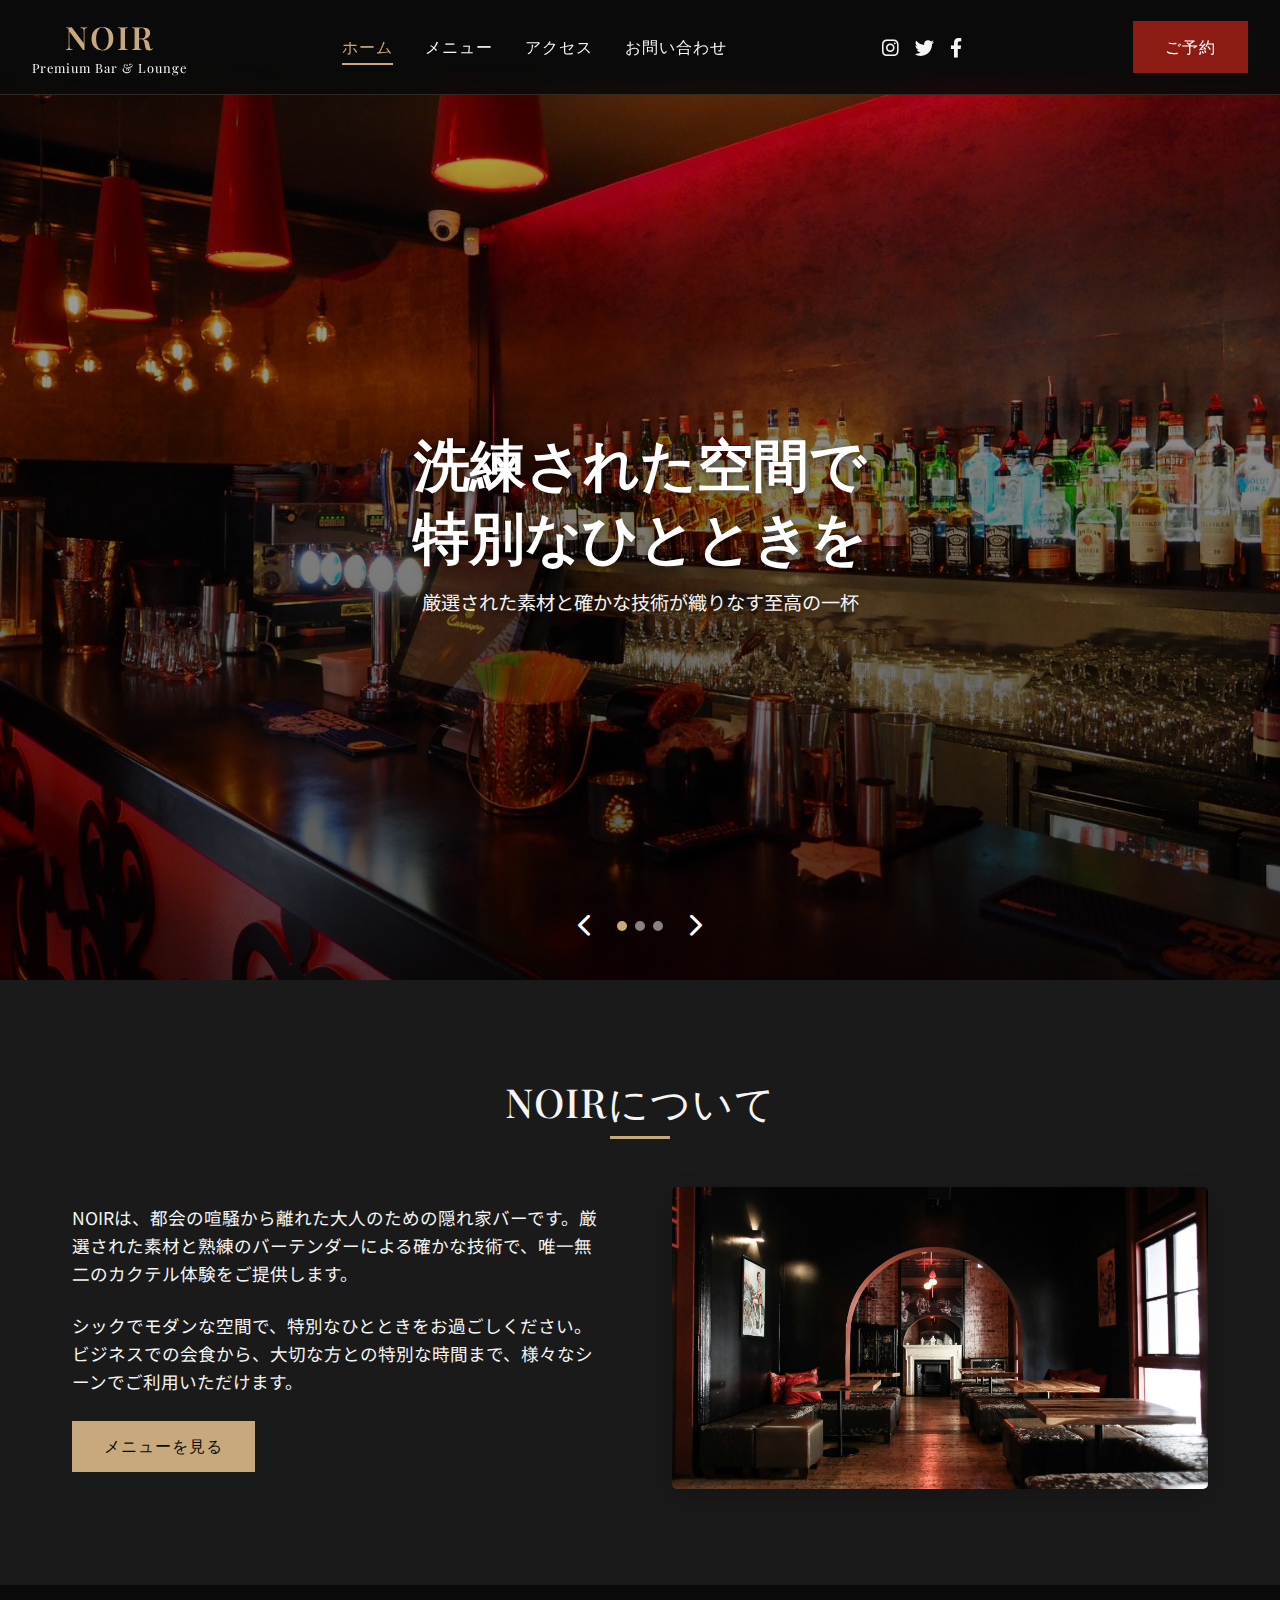
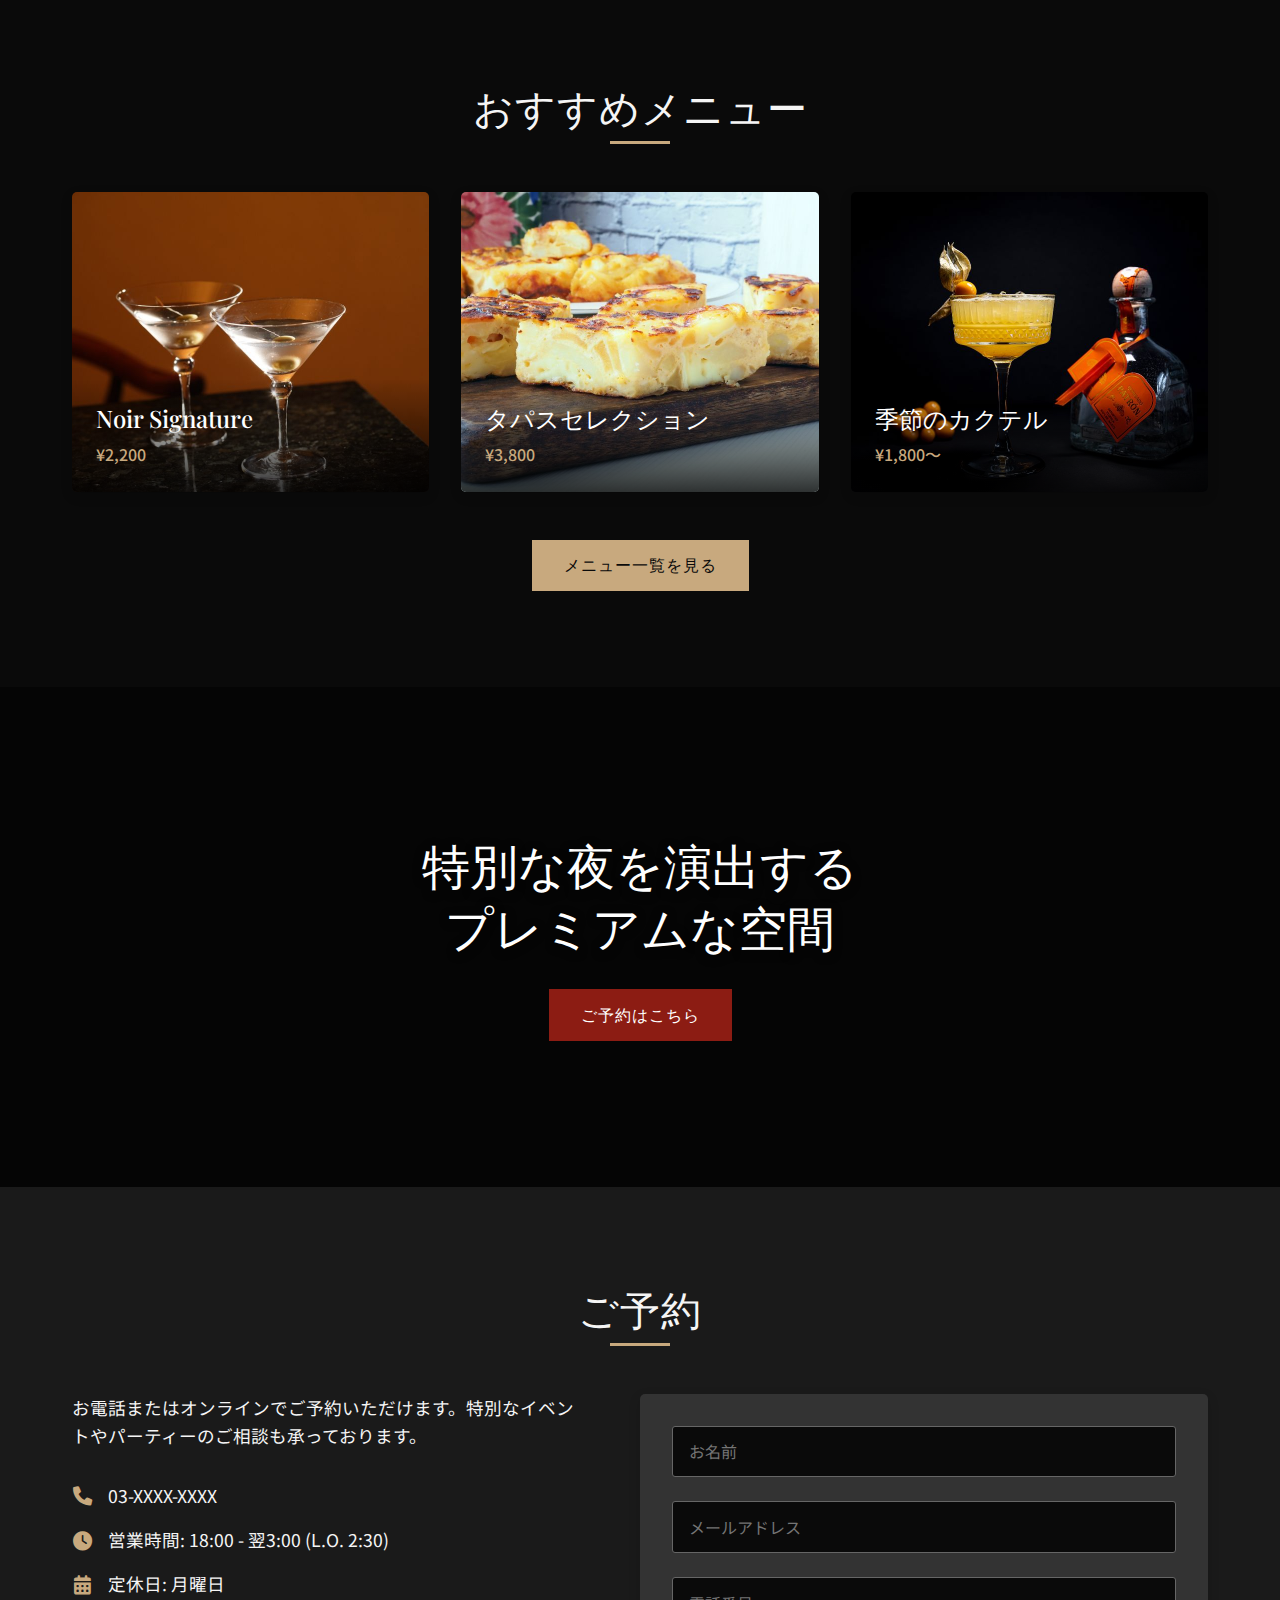
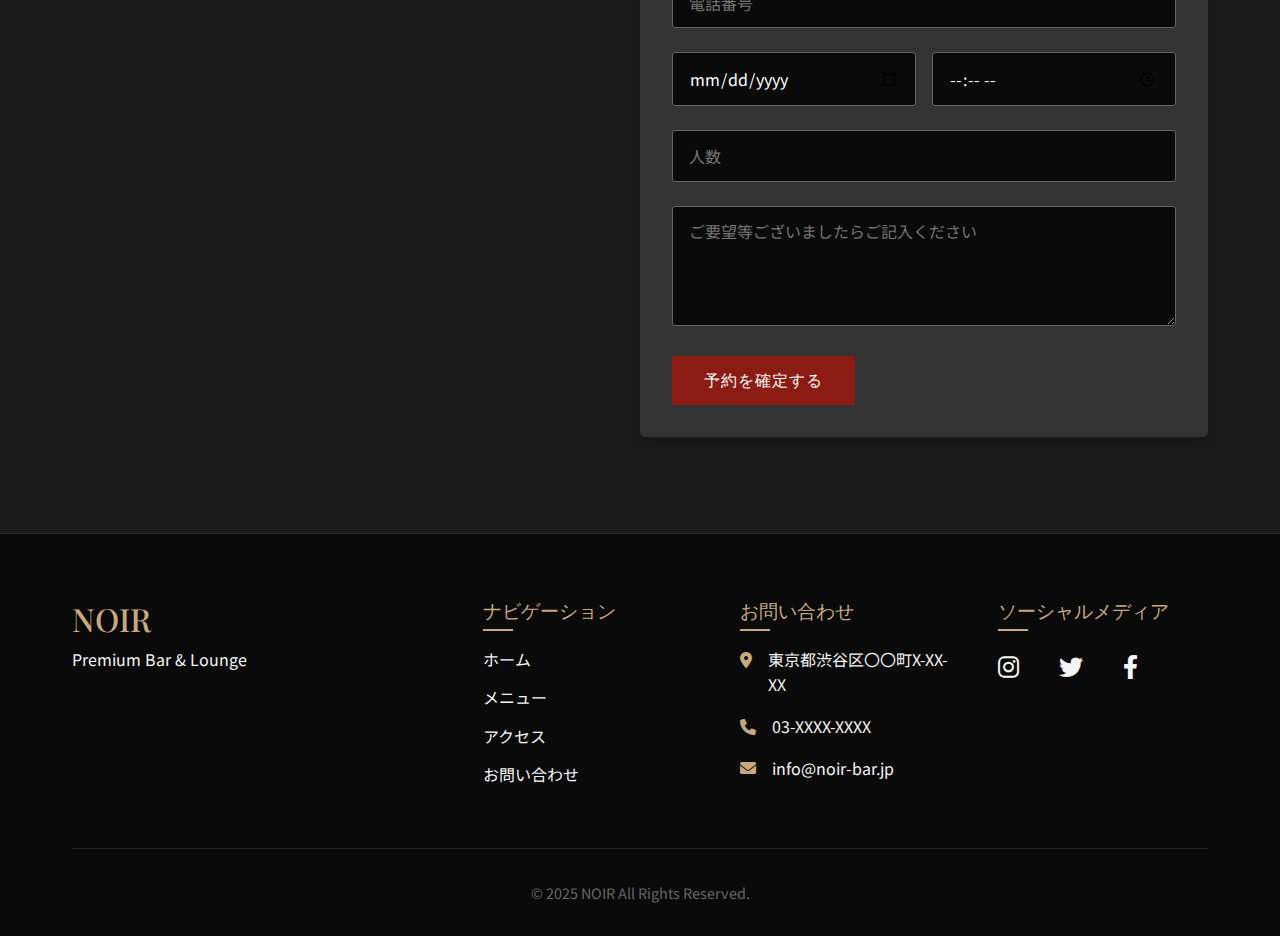
==== commit 966e25c8: "レスポンシブデザイン対応" ====
--- a/index.html
+++ b/index.html
@@ -15,6 +15,13 @@
                 <h1>NOIR</h1>
                 <p class="tagline">Premium Bar & Lounge</p>
             </div>
+            <div class="hamburger-menu">
+                <div class="hamburger-icon">
+                    <span></span>
+                    <span></span>
+                    <span></span>
+                </div>
+            </div>
             <nav>
                 <ul>
                     <li><a href="index.html" class="active">ホーム</a></li>
@@ -22,6 +29,14 @@
                     <li><a href="access.html">アクセス</a></li>
                     <li><a href="contact.html">お問い合わせ</a></li>
                 </ul>
+                <div class="nav-social-icons">
+                    <a href="#" target="_blank"><i class="fab fa-instagram"></i></a>
+                    <a href="#" target="_blank"><i class="fab fa-twitter"></i></a>
+                    <a href="#" target="_blank"><i class="fab fa-facebook-f"></i></a>
+                </div>
+                <div class="nav-reservation-button">
+                    <a href="#reservation" class="btn-reserve">ご予約</a>
+                </div>
             </nav>
             <div class="social-icons">
                 <a href="#" target="_blank"><i class="fab fa-instagram"></i></a>
--- a/css/style.css
+++ b/css/style.css
@@ -1393,6 +1393,70 @@
     background-color: var(--color-medium-gray);
 }
 
+/* ===== ハンバーガーメニュー ===== */
+.hamburger-menu {
+    display: none;
+    cursor: pointer;
+    z-index: 1001;
+}
+
+.hamburger-icon {
+    width: 30px;
+    height: 24px;
+    position: relative;
+    margin: 0 auto;
+}
+
+.hamburger-icon span {
+    display: block;
+    position: absolute;
+    height: 3px;
+    width: 100%;
+    background: var(--color-gold);
+    border-radius: 3px;
+    opacity: 1;
+    left: 0;
+    transform: rotate(0deg);
+    transition: .25s ease-in-out;
+}
+
+.hamburger-icon span:nth-child(1) {
+    top: 0px;
+}
+
+.hamburger-icon span:nth-child(2) {
+    top: 10px;
+}
+
+.hamburger-icon span:nth-child(3) {
+    top: 20px;
+}
+
+.hamburger-menu.active .hamburger-icon span:nth-child(1) {
+    top: 10px;
+    transform: rotate(135deg);
+}
+
+.hamburger-menu.active .hamburger-icon span:nth-child(2) {
+    opacity: 0;
+    left: -60px;
+}
+
+.hamburger-menu.active .hamburger-icon span:nth-child(3) {
+    top: 10px;
+    transform: rotate(-135deg);
+}
+
+/* モバイルナビゲーション用スタイル */
+.nav-social-icons,
+.nav-reservation-button {
+    display: none;
+}
+
+body.menu-open {
+    overflow: hidden;
+}
+
 /* ===== レスポンシブデザイン ===== */
 @media (max-width: 1200px) {
     .header-container {
@@ -1473,13 +1537,71 @@
     }
     
     .header-container {
+        justify-content: space-between;
+        padding: 1rem;
+    }
+    
+    .hamburger-menu {
+        display: block;
+        order: 3;
+    }
+    
+    nav {
+        position: fixed;
+        top: 0;
+        left: -100%;
+        width: 80%;
+        max-width: 300px;
+        height: 100vh;
+        background-color: var(--color-dark-gray);
+        z-index: 1000;
+        transition: left 0.3s ease;
+        box-shadow: var(--shadow-large);
+        padding: 5rem 2rem 2rem;
+        overflow-y: auto;
+    }
+    
+    nav.active {
+        left: 0;
+    }
+    
+    nav ul {
+        flex-direction: column;
+        align-items: flex-start;
+    }
+    
+    nav ul li {
+        margin: 1rem 0;
+        width: 100%;
+    }
+    
+    nav ul li a {
+        display: block;
+        padding: 0.5rem 0;
+        font-size: 1.2rem;
+    }
+    
+    .nav-social-icons {
+        display: flex;
+        margin: 2rem 0;
         justify-content: center;
+        gap: 1.5rem;
+    }
+    
+    .nav-social-icons a {
+        color: var(--color-off-white);
+        font-size: 1.5rem;
+        transition: color var(--transition-fast);
+    }
+    
+    .nav-social-icons a:hover {
+        color: var(--color-gold);
+    }
+    
+    .nav-reservation-button {
+        display: block;
+        margin: 1.5rem 0;
         text-align: center;
-    }
-    
-    nav ul {
-        flex-wrap: wrap;
-        justify-content: center;
     }
     
     .social-icons {
@@ -1528,6 +1650,22 @@
         flex-direction: column;
         gap: 1rem;
     }
+    
+    /* モバイル時のオーバーレイ */
+    .nav-overlay {
+        display: none;
+        position: fixed;
+        top: 0;
+        left: 0;
+        width: 100%;
+        height: 100%;
+        background-color: rgba(0, 0, 0, 0.7);
+        z-index: 999;
+    }
+    
+    .nav-overlay.active {
+        display: block;
+    }
 }
 
 @media (max-width: 576px) {
@@ -1550,4 +1688,17 @@
     .gallery {
         grid-template-columns: 1fr;
     }
+    
+    .logo h1 {
+        font-size: 1.8rem;
+    }
+    
+    .logo .tagline {
+        font-size: 0.7rem;
+    }
+    
+    .reservation-button a {
+        padding: 0.6rem 1.2rem;
+        font-size: 0.9rem;
+    }
 }